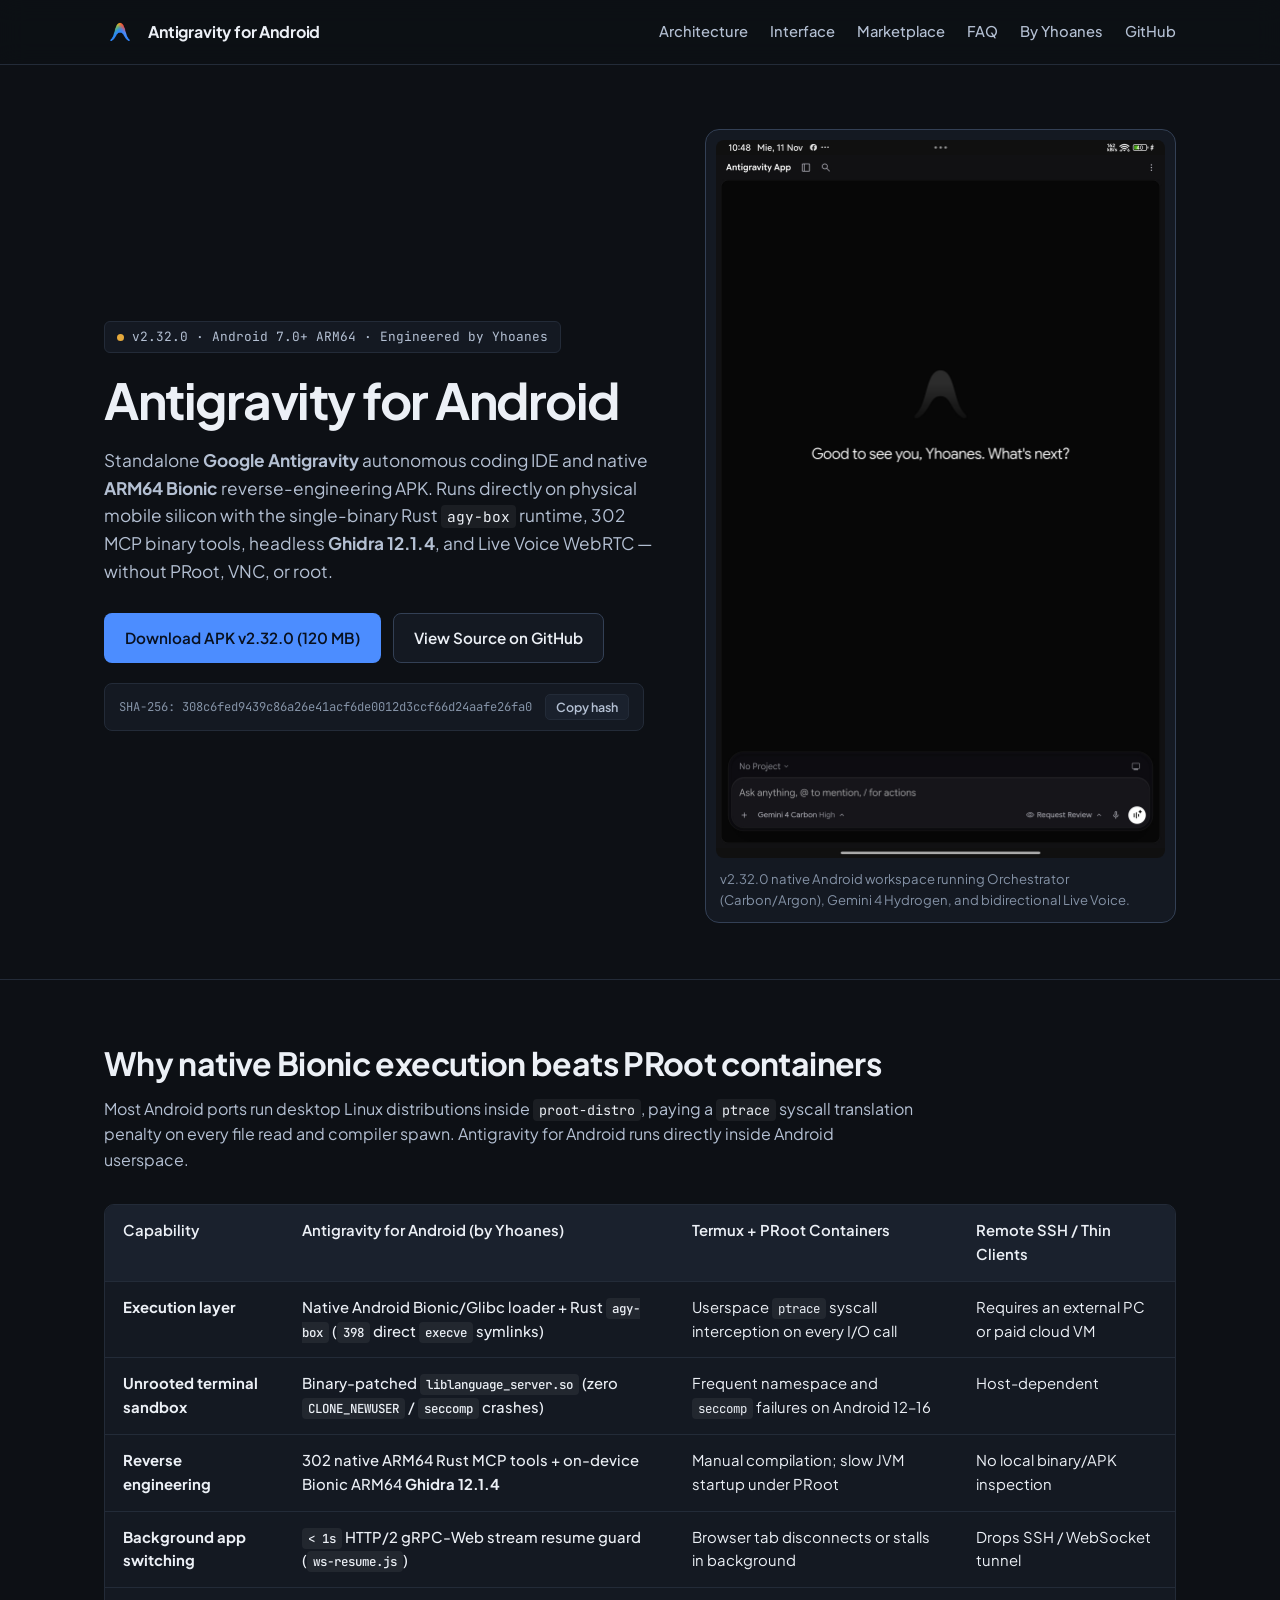
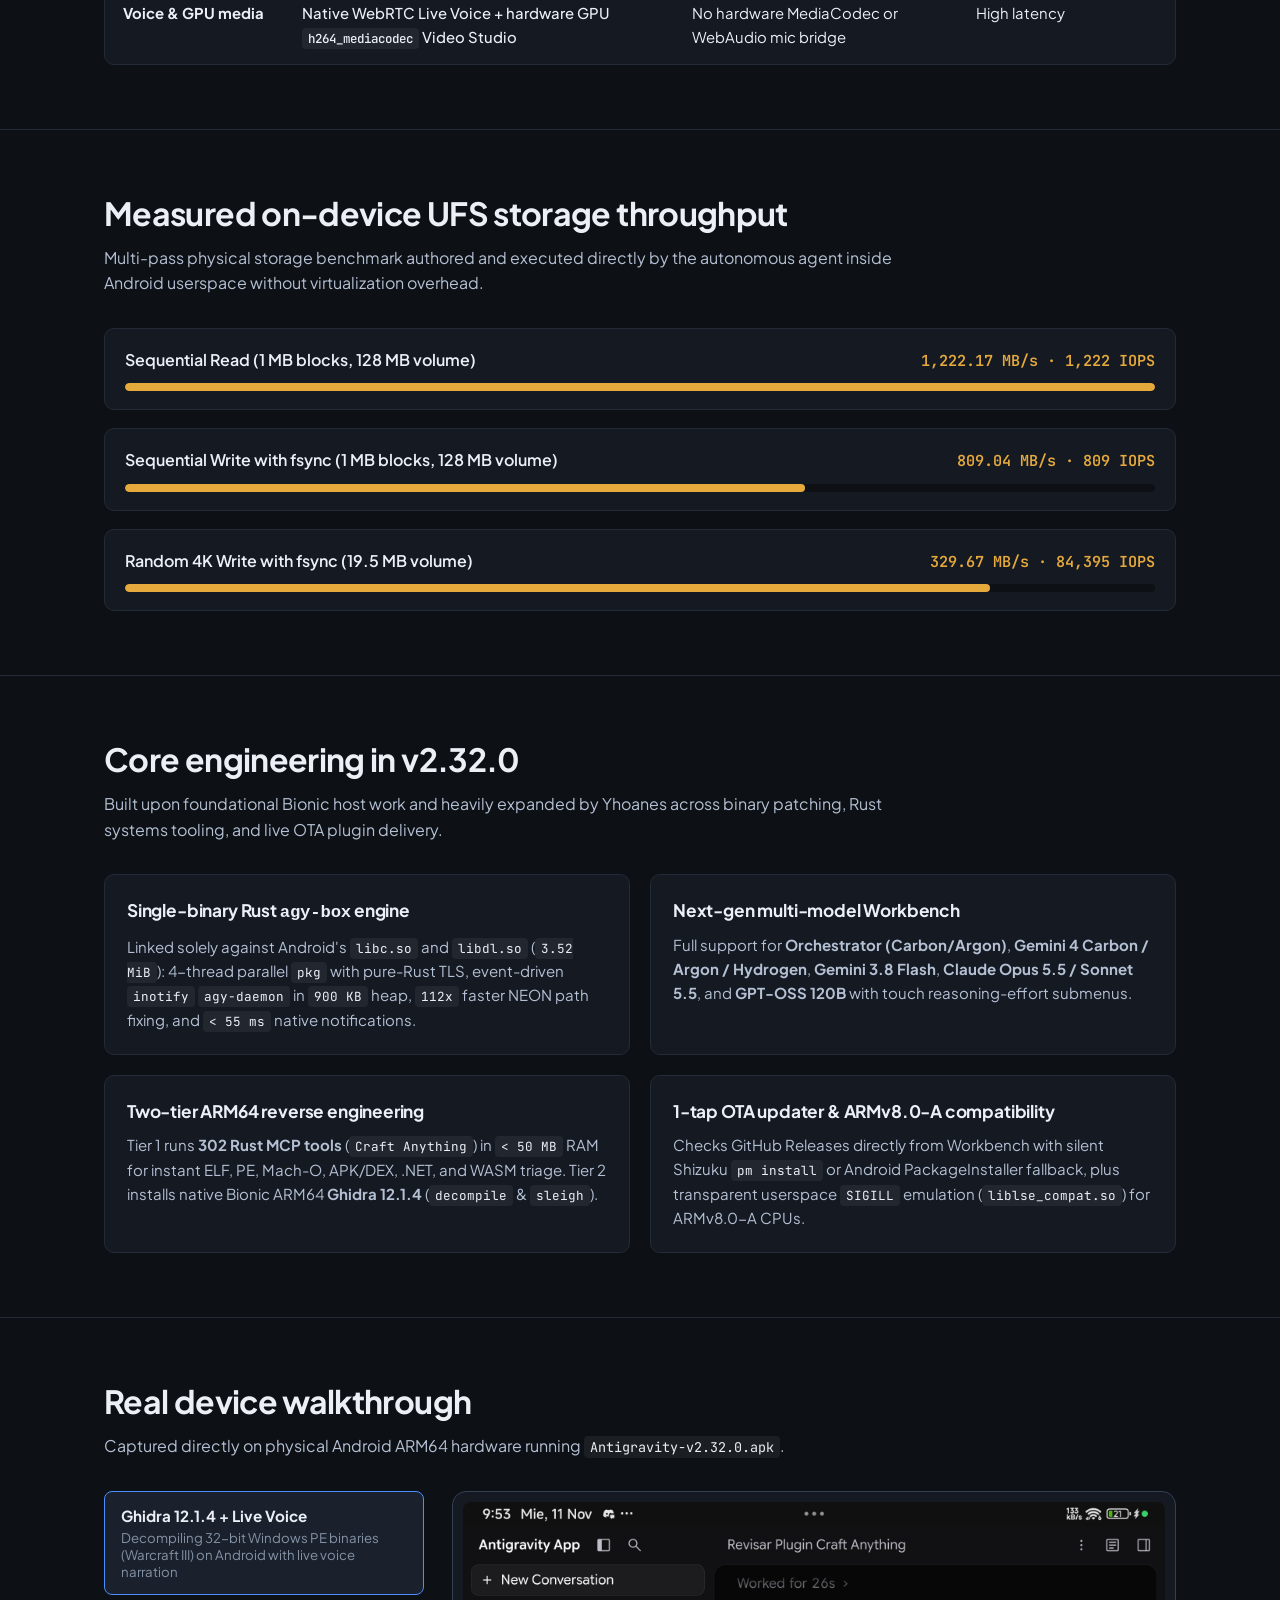
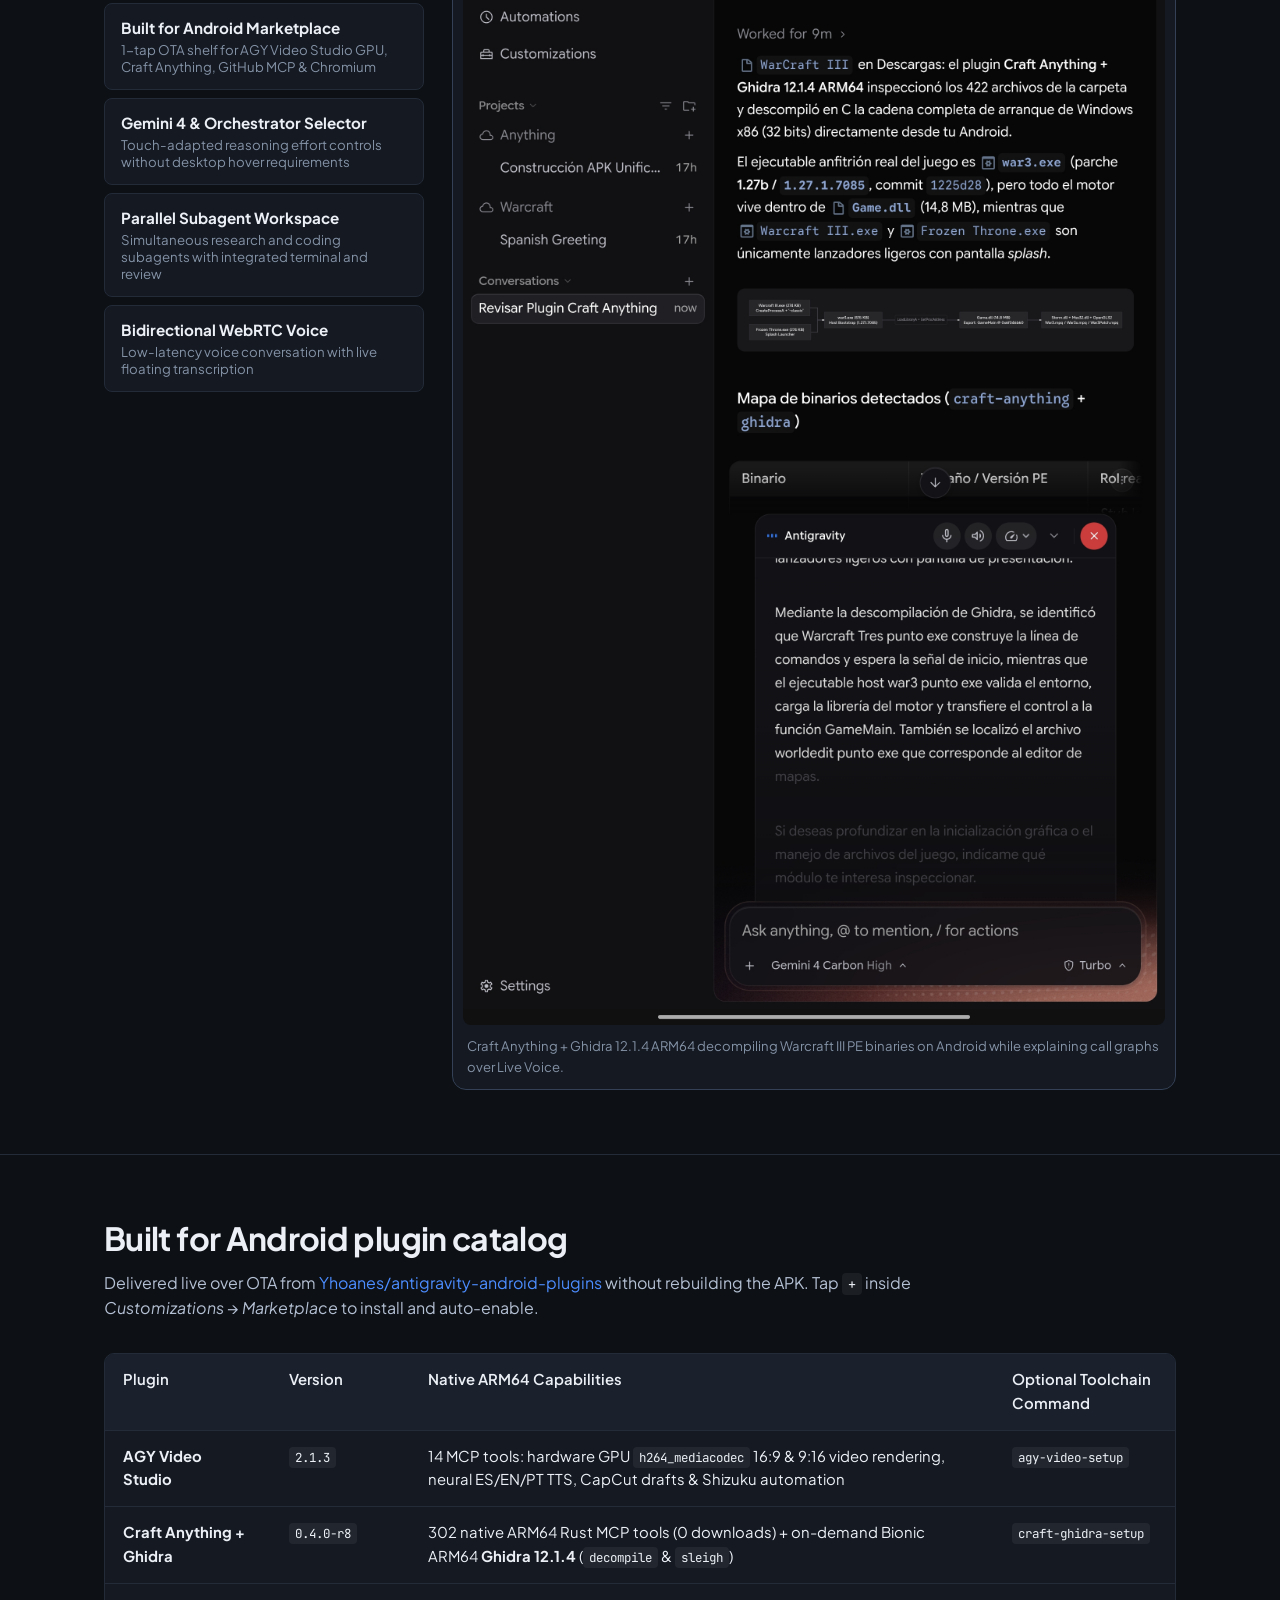
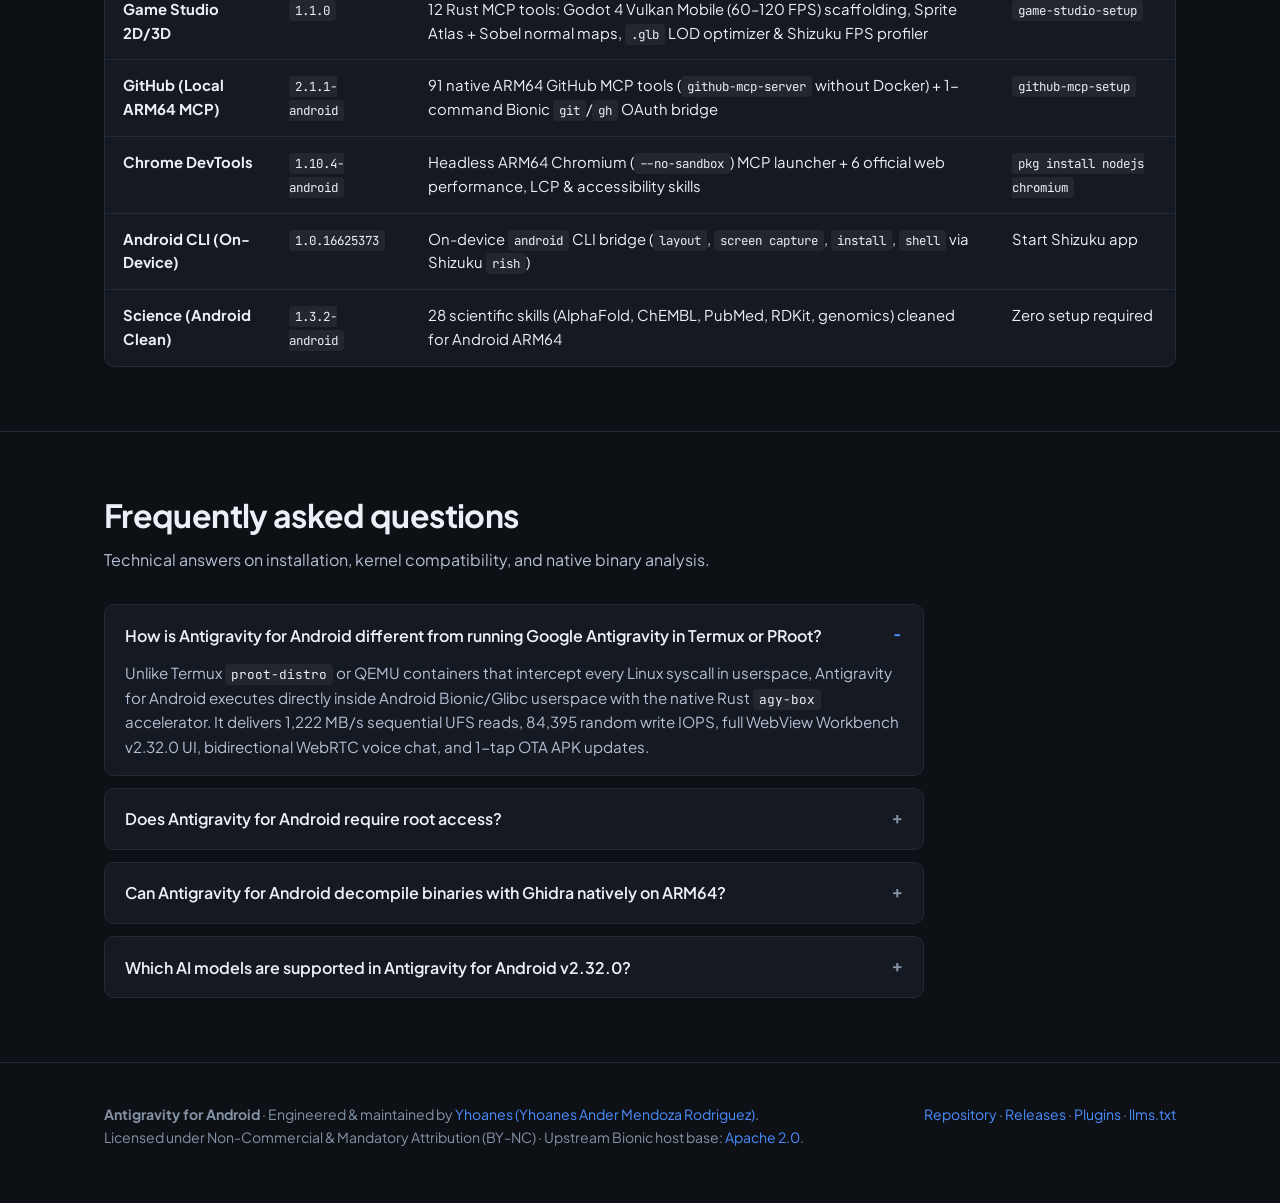
==== antigravity-android/index.html @ 7c7e6c1f "feat: launch official Antigravity for Android documentation site, JSON-LD schema, sitemap, and llms." ====
<!DOCTYPE html>
<html lang="en">
<head>
  <meta charset="utf-8" />
  <meta name="viewport" content="width=device-width, initial-scale=1" />
  <title>Antigravity for Android (APK) — Native Google Antigravity IDE &amp; ARM64 Ghidra Suite by Yhoanes</title>
  <meta name="description" content="Download Antigravity for Android v2.32.0 by Yhoanes: standalone Google Antigravity autonomous coding IDE &amp; native ARM64 Bionic reverse-engineering APK with Rust agy-box, Ghidra 12.1.4, Live Voice WebRTC, and Smart Marketplace. No PRoot or root required." />
  <meta name="author" content="Yhoanes Ander Mendoza Rodriguez (Yhoanes)" />
  <meta name="keywords" content="Antigravity for Android, Google Antigravity Android, Antigravity APK, Yhoanes, Google Antigravity IDE mobile, Antigravity Termux alternative, Ghidra Android ARM64, Bionic IDE Android, Craft Anything MCP, agy-box Rust" />
  <link rel="canonical" href="https://yhoanes.github.io/antigravity-android/" />
  <link rel="alternate" type="text/plain" title="LLM Documentation" href="https://yhoanes.github.io/llms.txt" />
  <link rel="icon" type="image/png" href="assets/logo.png" />

  <!-- Open Graph / Social -->
  <meta property="og:type" content="website" />
  <meta property="og:site_name" content="Antigravity for Android — Yhoanes" />
  <meta property="og:title" content="Antigravity for Android v2.32.0 — Standalone Google Antigravity IDE &amp; ARM64 Ghidra APK" />
  <meta property="og:description" content="Bare-metal Android Bionic autonomous coding IDE &amp; binary reverse-engineering suite by Yhoanes. Rust agy-box runtime, 302 MCP tools, native Ghidra 12.1.4, Live Voice &amp; GPU Video Studio." />
  <meta property="og:url" content="https://yhoanes.github.io/antigravity-android/" />
  <meta property="og:image" content="https://yhoanes.github.io/antigravity-android/assets/hero_home.jpg" />

  <meta name="twitter:card" content="summary_large_image" />
  <meta name="twitter:title" content="Antigravity for Android v2.32.0 (by Yhoanes)" />
  <meta name="twitter:description" content="Standalone Google Antigravity IDE &amp; native ARM64 reverse-engineering APK (Bionic, Rust agy-box, Ghidra 12.1.4, Live Voice). Zero PRoot overhead." />
  <meta name="twitter:image" content="https://yhoanes.github.io/antigravity-android/assets/hero_home.jpg" />

  <!-- Fonts -->
  <link rel="preconnect" href="https://fonts.googleapis.com" />
  <link rel="preconnect" href="https://fonts.gstatic.com" crossorigin />
  <link href="https://fonts.googleapis.com/css2?family=JetBrains+Mono:wght@400;600&amp;family=Plus+Jakarta+Sans:wght@400;500;600;700&amp;display=swap" rel="stylesheet" />
  <link rel="stylesheet" href="../styles.css" />

  <!-- Structured Data: SoftwareApplication + Author + FAQPage -->
  <script type="application/ld+json">
  {
    "@context": "https://schema.org",
    "@graph": [
      {
        "@type": "Person",
        "@id": "https://yhoanes.github.io/#person",
        "name": "Yhoanes Ander Mendoza Rodriguez",
        "alternateName": "Yhoanes",
        "url": "https://yhoanes.github.io/",
        "sameAs": [
          "https://github.com/Yhoanes"
        ],
        "jobTitle": "Software & AI Systems Engineer"
      },
      {
        "@type": "SoftwareApplication",
        "@id": "https://yhoanes.github.io/antigravity-android/#software",
        "name": "Antigravity for Android",
        "alternateName": [
          "Google Antigravity for Android APK",
          "Antigravity Android Native IDE",
          "Yhoanes Antigravity Android"
        ],
        "applicationCategory": "DeveloperApplication",
        "operatingSystem": "Android 7.0+ (ARM64 / AArch64)",
        "softwareVersion": "2.32.0",
        "url": "https://yhoanes.github.io/antigravity-android/",
        "downloadUrl": "https://github.com/Yhoanes/antigravity-android/releases/download/v2.32.0/Antigravity-v2.32.0.apk",
        "installUrl": "https://github.com/Yhoanes/antigravity-android/releases/latest",
        "releaseNotes": "https://github.com/Yhoanes/antigravity-android/releases/tag/v2.32.0",
        "screenshot": "https://yhoanes.github.io/antigravity-android/assets/hero_home.jpg",
        "fileSize": "120MB",
        "author": {
          "@id": "https://yhoanes.github.io/#person"
        },
        "offers": {
          "@type": "Offer",
          "price": "0",
          "priceCurrency": "USD"
        },
        "description": "Standalone native Android ARM64 (Bionic/Glibc) autonomous coding IDE and binary reverse-engineering environment powered by Google Antigravity v2.32.0, single-binary Rust agy-box engine, 302 Craft Anything MCP tools, and native Ghidra 12.1.4."
      },
      {
        "@type": "FAQPage",
        "@id": "https://yhoanes.github.io/antigravity-android/#faq-schema",
        "mainEntity": [
          {
            "@type": "Question",
            "name": "How is Antigravity for Android different from running Google Antigravity in Termux or PRoot?",
            "acceptedAnswer": {
              "@type": "Answer",
              "text": "Unlike Termux proot-distro or QEMU containers that intercept every Linux syscall in userspace, Antigravity for Android executes directly inside Android Bionic/Glibc userspace with the native Rust agy-box accelerator. It delivers 1,222 MB/s sequential UFS reads, 84,395 random write IOPS, full WebView Workbench v2.32.0 UI, bidirectional WebRTC voice chat, and 1-tap OTA APK updates."
            }
          },
          {
            "@type": "Question",
            "name": "Does Antigravity for Android require root access?",
            "acceptedAnswer": {
              "@type": "Answer",
              "text": "No root access is required. Binary-level patches in liblanguage_server.so bypass Linux CLONE_NEWUSER and seccomp sandbox restrictions on unrooted Android 7.0+ kernels, while liblse_compat.so emulates ARMv8.1 LSE atomics on older ARMv8.0-A devices. Optional Shizuku (rish) support enables silent 1-tap APK upgrades and on-device ADB automation."
            }
          },
          {
            "@type": "Question",
            "name": "Can Antigravity for Android decompile binaries with Ghidra natively on ARM64?",
            "acceptedAnswer": {
              "@type": "Answer",
              "text": "Yes. Installing Craft Anything + Ghidra from the Built for Android Marketplace enables 302 native ARM64 Rust MCP tools immediately with zero extra downloads, plus a 1-command installer (craft-ghidra-setup) that configures OpenJDK 21 and native Android Bionic ARM64 Ghidra 12.1.4 decompile and sleigh binaries."
            }
          },
          {
            "@type": "Question",
            "name": "Which AI models are supported in Antigravity for Android v2.32.0?",
            "acceptedAnswer": {
              "@type": "Answer",
              "text": "Version 2.32.0 supports Orchestrator (Carbon), Orchestrator (Argon), Gemini 4 Carbon, Gemini 4 Argon, Gemini 4 Hydrogen, Gemini 3.8 Flash, Claude Opus 5.5, Claude Sonnet 5.5, and GPT-OSS 120B, with touch-friendly reasoning effort controls and sub-second background HTTP/2 stream re-synchronization."
            }
          }
        ]
      }
    ]
  }
  </script>
</head>
<body>

  <header class="site-header">
    <div class="container header-inner">
      <a class="brand" href="https://yhoanes.github.io/antigravity-android/">
        <img src="assets/logo.png" alt="Antigravity for Android icon" width="32" height="32" />
        <span>Antigravity for Android</span>
      </a>
      <nav class="nav-links" aria-label="Primary">
        <a href="#comparison">Architecture</a>
        <a href="#walkthrough">Interface</a>
        <a href="#marketplace">Marketplace</a>
        <a href="#faq">FAQ</a>
        <a href="https://yhoanes.github.io/">By Yhoanes</a>
        <a href="https://github.com/Yhoanes/antigravity-android">GitHub</a>
      </nav>
    </div>
  </header>

  <main>
    <!-- Hero -->
    <section class="hero">
      <div class="container hero-grid">
        <div>
          <div class="version-pill">
            <span class="version-dot" aria-hidden="true"></span>
            <span>v2.32.0 &middot; Android 7.0+ ARM64 &middot; Engineered by Yhoanes</span>
          </div>
          <h1>Antigravity for Android</h1>
          <p class="hero-lead">
            Standalone <strong>Google Antigravity</strong> autonomous coding IDE and native <strong>ARM64 Bionic</strong> reverse-engineering APK. Runs directly on physical mobile silicon with the single-binary Rust <code>agy-box</code> runtime, 302 MCP binary tools, headless <strong>Ghidra 12.1.4</strong>, and Live Voice WebRTC — without PRoot, VNC, or root.
          </p>
          <div class="cta-row">
            <a class="btn btn-primary" href="https://github.com/Yhoanes/antigravity-android/releases/download/v2.32.0/Antigravity-v2.32.0.apk">
              Download APK v2.32.0 (120 MB)
            </a>
            <a class="btn btn-secondary" href="https://github.com/Yhoanes/antigravity-android">
              View Source on GitHub
            </a>
          </div>
          <div class="checksum-box" aria-label="APK SHA-256 checksum">
            <code id="apk-sha">SHA-256: 308c6fed9439c86a26e41acf6de0012d3ccf66d24aafe26fa011cf8b2eb69aae</code>
            <button type="button" class="copy-btn" id="copy-sha-btn">Copy hash</button>
          </div>
        </div>

        <div>
          <div class="device-frame">
            <img src="assets/hero_home.jpg" alt="Antigravity for Android v2.32.0 autonomous agent workspace running natively on Android ARM64" width="960" height="600" />
            <p class="device-caption">
              v2.32.0 native Android workspace running Orchestrator (Carbon/Argon), Gemini 4 Hydrogen, and bidirectional Live Voice.
            </p>
          </div>
        </div>
      </div>
    </section>

    <!-- Comparison Matrix -->
    <section class="section" id="comparison">
      <div class="container">
        <h2>Why native Bionic execution beats PRoot containers</h2>
        <p class="section-intro">
          Most Android ports run desktop Linux distributions inside <code>proot-distro</code>, paying a <code>ptrace</code> syscall translation penalty on every file read and compiler spawn. Antigravity for Android runs directly inside Android userspace.
        </p>

        <div class="table-wrap">
          <table>
            <thead>
              <tr>
                <th>Capability</th>
                <th>Antigravity for Android (by Yhoanes)</th>
                <th>Termux + PRoot Containers</th>
                <th>Remote SSH / Thin Clients</th>
              </tr>
            </thead>
            <tbody>
              <tr>
                <td><strong>Execution layer</strong></td>
                <td class="highlight-col">Native Android Bionic/Glibc loader + Rust <code>agy-box</code> (<code>398</code> direct <code>execve</code> symlinks)</td>
                <td>Userspace <code>ptrace</code> syscall interception on every I/O call</td>
                <td>Requires an external PC or paid cloud VM</td>
              </tr>
              <tr>
                <td><strong>Unrooted terminal sandbox</strong></td>
                <td class="highlight-col">Binary-patched <code>liblanguage_server.so</code> (zero <code>CLONE_NEWUSER</code> / <code>seccomp</code> crashes)</td>
                <td>Frequent namespace and <code>seccomp</code> failures on Android 12–16</td>
                <td>Host-dependent</td>
              </tr>
              <tr>
                <td><strong>Reverse engineering</strong></td>
                <td class="highlight-col">302 native ARM64 Rust MCP tools + on-device Bionic ARM64 <strong>Ghidra 12.1.4</strong></td>
                <td>Manual compilation; slow JVM startup under PRoot</td>
                <td>No local binary/APK inspection</td>
              </tr>
              <tr>
                <td><strong>Background app switching</strong></td>
                <td class="highlight-col"><code>&lt; 1s</code> HTTP/2 gRPC-Web stream resume guard (<code>ws-resume.js</code>)</td>
                <td>Browser tab disconnects or stalls in background</td>
                <td>Drops SSH / WebSocket tunnel</td>
              </tr>
              <tr>
                <td><strong>Voice &amp; GPU media</strong></td>
                <td class="highlight-col">Native WebRTC Live Voice + hardware GPU <code>h264_mediacodec</code> Video Studio</td>
                <td>No hardware MediaCodec or WebAudio mic bridge</td>
                <td>High latency</td>
              </tr>
            </tbody>
          </table>
        </div>
      </div>
    </section>

    <!-- Hardware Benchmarks -->
    <section class="section" id="benchmarks">
      <div class="container">
        <h2>Measured on-device UFS storage throughput</h2>
        <p class="section-intro">
          Multi-pass physical storage benchmark authored and executed directly by the autonomous agent inside Android userspace without virtualization overhead.
        </p>

        <div class="bench-list">
          <div class="bench-row">
            <div class="bench-meta">
              <span class="bench-title">Sequential Read (1 MB blocks, 128 MB volume)</span>
              <span class="bench-val">1,222.17 MB/s &middot; 1,222 IOPS</span>
            </div>
            <div class="bench-track"><div class="bench-fill" style="width: 100%;"></div></div>
          </div>

          <div class="bench-row">
            <div class="bench-meta">
              <span class="bench-title">Sequential Write with fsync (1 MB blocks, 128 MB volume)</span>
              <span class="bench-val">809.04 MB/s &middot; 809 IOPS</span>
            </div>
            <div class="bench-track"><div class="bench-fill" style="width: 66%;"></div></div>
          </div>

          <div class="bench-row">
            <div class="bench-meta">
              <span class="bench-title">Random 4K Write with fsync (19.5 MB volume)</span>
              <span class="bench-val">329.67 MB/s &middot; 84,395 IOPS</span>
            </div>
            <div class="bench-track"><div class="bench-fill" style="width: 84%;"></div></div>
          </div>
        </div>
      </div>
    </section>

    <!-- Core Runtime Specs -->
    <section class="section">
      <div class="container">
        <h2>Core engineering in v2.32.0</h2>
        <p class="section-intro">
          Built upon foundational Bionic host work and heavily expanded by Yhoanes across binary patching, Rust systems tooling, and live OTA plugin delivery.
        </p>

        <div class="spec-grid">
          <div class="spec-block">
            <h3>Single-binary Rust <code>agy-box</code> engine</h3>
            <p>Linked solely against Android's <code>libc.so</code> and <code>libdl.so</code> (<code>3.52 MiB</code>): 4-thread parallel <code>pkg</code> with pure-Rust TLS, event-driven <code>inotify</code> <code>agy-daemon</code> in <code>900 KB</code> heap, <code>112x</code> faster NEON path fixing, and <code>&lt; 55 ms</code> native notifications.</p>
          </div>
          <div class="spec-block">
            <h3>Next-gen multi-model Workbench</h3>
            <p>Full support for <strong>Orchestrator (Carbon/Argon)</strong>, <strong>Gemini 4 Carbon / Argon / Hydrogen</strong>, <strong>Gemini 3.8 Flash</strong>, <strong>Claude Opus 5.5 / Sonnet 5.5</strong>, and <strong>GPT-OSS 120B</strong> with touch reasoning-effort submenus.</p>
          </div>
          <div class="spec-block">
            <h3>Two-tier ARM64 reverse engineering</h3>
            <p>Tier 1 runs <strong>302 Rust MCP tools</strong> (<code>Craft Anything</code>) in <code>&lt; 50 MB</code> RAM for instant ELF, PE, Mach-O, APK/DEX, .NET, and WASM triage. Tier 2 installs native Bionic ARM64 <strong>Ghidra 12.1.4</strong> (<code>decompile</code> &amp; <code>sleigh</code>).</p>
          </div>
          <div class="spec-block">
            <h3>1-tap OTA updater &amp; ARMv8.0-A compatibility</h3>
            <p>Checks GitHub Releases directly from Workbench with silent Shizuku <code>pm install</code> or Android PackageInstaller fallback, plus transparent userspace <code>SIGILL</code> emulation (<code>liblse_compat.so</code>) for ARMv8.0-A CPUs.</p>
          </div>
        </div>
      </div>
    </section>

    <!-- Interactive Real Device Walkthrough -->
    <section class="section" id="walkthrough">
      <div class="container">
        <h2>Real device walkthrough</h2>
        <p class="section-intro">
          Captured directly on physical Android ARM64 hardware running <code>Antigravity-v2.32.0.apk</code>.
        </p>

        <div class="walkthrough-layout">
          <div class="tab-list" role="tablist" aria-label="Interface captures">
            <button class="tab-btn" role="tab" aria-selected="true" aria-controls="panel-re" id="tab-re" type="button">
              <strong>Ghidra 12.1.4 + Live Voice</strong>
              <span>Decompiling 32-bit Windows PE binaries (Warcraft III) on Android with live voice narration</span>
            </button>
            <button class="tab-btn" role="tab" aria-selected="false" aria-controls="panel-market" id="tab-market" type="button">
              <strong>Built for Android Marketplace</strong>
              <span>1-tap OTA shelf for AGY Video Studio GPU, Craft Anything, GitHub MCP &amp; Chromium</span>
            </button>
            <button class="tab-btn" role="tab" aria-selected="false" aria-controls="panel-models" id="tab-models" type="button">
              <strong>Gemini 4 &amp; Orchestrator Selector</strong>
              <span>Touch-adapted reasoning effort controls without desktop hover requirements</span>
            </button>
            <button class="tab-btn" role="tab" aria-selected="false" aria-controls="panel-agents" id="tab-agents" type="button">
              <strong>Parallel Subagent Workspace</strong>
              <span>Simultaneous research and coding subagents with integrated terminal and review</span>
            </button>
            <button class="tab-btn" role="tab" aria-selected="false" aria-controls="panel-voice" id="tab-voice" type="button">
              <strong>Bidirectional WebRTC Voice</strong>
              <span>Low-latency voice conversation with live floating transcription</span>
            </button>
          </div>

          <div>
            <div class="device-frame tab-panel" id="panel-re" role="tabpanel" aria-labelledby="tab-re">
              <img src="assets/reverse_engineering_voice_demo.jpg" alt="Craft Anything and Ghidra 12.1.4 ARM64 decompiling Windows PE binaries directly on Android" loading="lazy" />
              <p class="device-caption">Craft Anything + Ghidra 12.1.4 ARM64 decompiling Warcraft III PE binaries on Android while explaining call graphs over Live Voice.</p>
            </div>
            <div class="device-frame tab-panel" id="panel-market" role="tabpanel" aria-labelledby="tab-market" hidden>
              <img src="assets/customizations_marketplace.jpg" alt="Smart Android Marketplace showing Built for Android native ARM64 plugins" loading="lazy" />
              <p class="device-caption">Live Built for Android OTA shelf fused directly above Google Workspace inside Customizations &rarr; Marketplace.</p>
            </div>
            <div class="device-frame tab-panel" id="panel-models" role="tabpanel" aria-labelledby="tab-models" hidden>
              <img src="assets/model_selector.jpg" alt="Model selector with Gemini 4 Carbon, Argon, Hydrogen, and Claude 5.5 on Android" loading="lazy" />
              <p class="device-caption">Touch-patched model and reasoning-effort selector supporting Gemini 4 Carbon/Argon/Hydrogen, Orchestrator, and Claude 5.5.</p>
            </div>
            <div class="device-frame tab-panel" id="panel-agents" role="tabpanel" aria-labelledby="tab-agents" hidden>
              <img src="assets/workspace_subagents.jpg" alt="Parallel subagent orchestration in Antigravity for Android" loading="lazy" />
              <p class="device-caption">Multi-agent orchestration spawning parallel research and implementation subagents on mobile.</p>
            </div>
            <div class="device-frame tab-panel" id="panel-voice" role="tabpanel" aria-labelledby="tab-voice" hidden>
              <img src="assets/voice_chat_live.jpg" alt="Real-time WebRTC voice mode in Antigravity for Android" loading="lazy" />
              <p class="device-caption">Native WebRTC/WebAudio microphone pipeline with live floating transcript overlay.</p>
            </div>
          </div>
        </div>
      </div>
    </section>

    <!-- Built for Android Marketplace -->
    <section class="section" id="marketplace">
      <div class="container">
        <h2>Built for Android plugin catalog</h2>
        <p class="section-intro">
          Delivered live over OTA from <a href="https://github.com/Yhoanes/antigravity-android-plugins">Yhoanes/antigravity-android-plugins</a> without rebuilding the APK. Tap <code>+</code> inside <em>Customizations &rarr; Marketplace</em> to install and auto-enable.
        </p>

        <div class="table-wrap">
          <table>
            <thead>
              <tr>
                <th>Plugin</th>
                <th>Version</th>
                <th>Native ARM64 Capabilities</th>
                <th>Optional Toolchain Command</th>
              </tr>
            </thead>
            <tbody>
              <tr>
                <td><strong>AGY Video Studio</strong></td>
                <td><code>2.1.3</code></td>
                <td>14 MCP tools: hardware GPU <code>h264_mediacodec</code> 16:9 &amp; 9:16 video rendering, neural ES/EN/PT TTS, CapCut drafts &amp; Shizuku automation</td>
                <td><code>agy-video-setup</code></td>
              </tr>
              <tr>
                <td><strong>Craft Anything + Ghidra</strong></td>
                <td><code>0.4.0-r8</code></td>
                <td>302 native ARM64 Rust MCP tools (0 downloads) + on-demand Bionic ARM64 <strong>Ghidra 12.1.4</strong> (<code>decompile</code> &amp; <code>sleigh</code>)</td>
                <td><code>craft-ghidra-setup</code></td>
              </tr>
              <tr>
                <td><strong>Game Studio 2D/3D</strong></td>
                <td><code>1.1.0</code></td>
                <td>12 Rust MCP tools: Godot 4 Vulkan Mobile (60–120 FPS) scaffolding, Sprite Atlas + Sobel normal maps, <code>.glb</code> LOD optimizer &amp; Shizuku FPS profiler</td>
                <td><code>game-studio-setup</code></td>
              </tr>
              <tr>
                <td><strong>GitHub (Local ARM64 MCP)</strong></td>
                <td><code>2.1.1-android</code></td>
                <td>91 native ARM64 GitHub MCP tools (<code>github-mcp-server</code> without Docker) + 1-command Bionic <code>git</code>/<code>gh</code> OAuth bridge</td>
                <td><code>github-mcp-setup</code></td>
              </tr>
              <tr>
                <td><strong>Chrome DevTools</strong></td>
                <td><code>1.10.4-android</code></td>
                <td>Headless ARM64 Chromium (<code>--no-sandbox</code>) MCP launcher + 6 official web performance, LCP &amp; accessibility skills</td>
                <td><code>pkg install nodejs chromium</code></td>
              </tr>
              <tr>
                <td><strong>Android CLI (On-Device)</strong></td>
                <td><code>1.0.16625373</code></td>
                <td>On-device <code>android</code> CLI bridge (<code>layout</code>, <code>screen capture</code>, <code>install</code>, <code>shell</code> via Shizuku <code>rish</code>)</td>
                <td>Start Shizuku app</td>
              </tr>
              <tr>
                <td><strong>Science (Android Clean)</strong></td>
                <td><code>1.3.2-android</code></td>
                <td>28 scientific skills (AlphaFold, ChEMBL, PubMed, RDKit, genomics) cleaned for Android ARM64</td>
                <td>Zero setup required</td>
              </tr>
            </tbody>
          </table>
        </div>
      </div>
    </section>

    <!-- FAQ -->
    <section class="section" id="faq">
      <div class="container">
        <h2>Frequently asked questions</h2>
        <p class="section-intro">
          Technical answers on installation, kernel compatibility, and native binary analysis.
        </p>

        <div class="faq-list">
          <details class="faq-item" open>
            <summary>How is Antigravity for Android different from running Google Antigravity in Termux or PRoot?</summary>
            <p>Unlike Termux <code>proot-distro</code> or QEMU containers that intercept every Linux syscall in userspace, Antigravity for Android executes directly inside Android Bionic/Glibc userspace with the native Rust <code>agy-box</code> accelerator. It delivers 1,222 MB/s sequential UFS reads, 84,395 random write IOPS, full WebView Workbench v2.32.0 UI, bidirectional WebRTC voice chat, and 1-tap OTA APK updates.</p>
          </details>

          <details class="faq-item">
            <summary>Does Antigravity for Android require root access?</summary>
            <p>No root access is required. Binary-level patches in <code>liblanguage_server.so</code> bypass Linux <code>CLONE_NEWUSER</code> and <code>seccomp</code> sandbox restrictions on unrooted Android 7.0+ kernels, while <code>liblse_compat.so</code> emulates ARMv8.1 LSE atomics on older ARMv8.0-A devices. Optional Shizuku (<code>rish</code>) support enables silent 1-tap APK upgrades and on-device ADB automation.</p>
          </details>

          <details class="faq-item">
            <summary>Can Antigravity for Android decompile binaries with Ghidra natively on ARM64?</summary>
            <p>Yes. Installing <strong>Craft Anything + Ghidra</strong> from the <em>Built for Android</em> Marketplace enables 302 native ARM64 Rust MCP tools immediately with zero extra downloads, plus a 1-command installer (<code>craft-ghidra-setup</code>) that configures OpenJDK 21 and native Android Bionic ARM64 Ghidra 12.1.4 <code>decompile</code> and <code>sleigh</code> binaries.</p>
          </details>

          <details class="faq-item">
            <summary>Which AI models are supported in Antigravity for Android v2.32.0?</summary>
            <p>Version 2.32.0 supports Orchestrator (Carbon), Orchestrator (Argon), Gemini 4 Carbon, Gemini 4 Argon, Gemini 4 Hydrogen, Gemini 3.8 Flash, Claude Opus 5.5, Claude Sonnet 5.5, and GPT-OSS 120B, with touch-friendly reasoning effort controls and sub-second background HTTP/2 stream re-synchronization.</p>
          </details>
        </div>
      </div>
    </section>
  </main>

  <footer class="site-footer">
    <div class="container footer-inner">
      <div>
        <strong>Antigravity for Android</strong> &middot; Engineered &amp; maintained by <a href="https://github.com/Yhoanes">Yhoanes (Yhoanes Ander Mendoza Rodriguez)</a>.<br />
        Licensed under Non-Commercial &amp; Mandatory Attribution (BY-NC) &middot; Upstream Bionic host base: <a href="https://github.com/werdio325-png/antigravity-android">Apache 2.0</a>.
      </div>
      <div>
        <a href="https://github.com/Yhoanes/antigravity-android">Repository</a> &middot;
        <a href="https://github.com/Yhoanes/antigravity-android/releases">Releases</a> &middot;
        <a href="https://github.com/Yhoanes/antigravity-android-plugins">Plugins</a> &middot;
        <a href="https://yhoanes.github.io/llms.txt">llms.txt</a>
      </div>
    </div>
  </footer>

  <script>
    (function () {
      var copyBtn = document.getElementById('copy-sha-btn');
      if (copyBtn && navigator.clipboard) {
        copyBtn.addEventListener('click', function () {
          navigator.clipboard.writeText('308c6fed9439c86a26e41acf6de0012d3ccf66d24aafe26fa011cf8b2eb69aae').then(function () {
            copyBtn.textContent = 'Copied';
            setTimeout(function () { copyBtn.textContent = 'Copy hash'; }, 1800);
          });
        });
      }

      var tabs = Array.prototype.slice.call(document.querySelectorAll('[role="tab"]'));
      var panels = Array.prototype.slice.call(document.querySelectorAll('[role="tabpanel"]'));
      tabs.forEach(function (tab) {
        tab.addEventListener('click', function () {
          var targetId = tab.getAttribute('aria-controls');
          tabs.forEach(function (t) { t.setAttribute('aria-selected', String(t === tab)); });
          panels.forEach(function (p) {
            if (p.id === targetId) { p.removeAttribute('hidden'); }
            else { p.setAttribute('hidden', ''); }
          });
        });
      });
    })();
  </script>
</body>
</html>
---- styles.css ----
:root {
  --bg-canvas: #0d1015;
  --bg-surface: #141922;
  --bg-elevated: #1a212d;
  --border-subtle: #232b38;
  --border-strong: #334055;
  --text-primary: #ecf0f6;
  --text-secondary: #b4c0d3;
  --text-muted: #8492a6;
  --accent-cobalt: #4c8dff;
  --accent-cobalt-hover: #6ba1ff;
  --accent-amber: #e5a93c;
  --font-sans: 'Plus Jakarta Sans', -apple-system, BlinkMacSystemFont, 'Segoe UI', Roboto, sans-serif;
  --font-mono: 'JetBrains Mono', ui-monospace, SFMono-Regular, Menlo, Consolas, monospace;
  --max-w: 1120px;
}

*, *::before, *::after {
  box-sizing: border-box;
}

html {
  scroll-behavior: smooth;
  background-color: var(--bg-canvas);
  color: var(--text-primary);
  font-family: var(--font-sans);
  line-height: 1.6;
  -webkit-font-smoothing: antialiased;
}

@media (prefers-reduced-motion: reduce) {
  html {
    scroll-behavior: auto;
  }
  *, *::before, *::after {
    transition: none !important;
    animation: none !important;
  }
}

body {
  margin: 0;
  background-color: var(--bg-canvas);
  color: var(--text-primary);
}

a {
  color: var(--accent-cobalt);
  text-decoration: none;
}

a:hover {
  color: var(--accent-cobalt-hover);
  text-decoration: underline;
}

:focus-visible {
  outline: 2px solid var(--accent-cobalt);
  outline-offset: 3px;
  border-radius: 4px;
}

.container {
  max-width: var(--max-w);
  margin: 0 auto;
  padding: 0 24px;
}

/* Header Navigation */
.site-header {
  position: sticky;
  top: 0;
  z-index: 40;
  background: rgba(13, 16, 21, 0.88);
  backdrop-filter: blur(12px);
  border-bottom: 1px solid var(--border-subtle);
}

.header-inner {
  display: flex;
  align-items: center;
  justify-content: space-between;
  min-height: 64px;
  gap: 16px;
}

.brand {
  display: inline-flex;
  align-items: center;
  gap: 12px;
  color: var(--text-primary);
  font-weight: 700;
  font-size: 1rem;
  letter-spacing: -0.01em;
}

.brand:hover {
  color: var(--text-primary);
  text-decoration: none;
}

.brand img {
  width: 32px;
  height: 32px;
  border-radius: 8px;
}

.nav-links {
  display: flex;
  align-items: center;
  gap: 22px;
  flex-wrap: wrap;
}

.nav-links a {
  color: var(--text-secondary);
  font-size: 0.92rem;
  font-weight: 500;
}

.nav-links a:hover {
  color: var(--text-primary);
  text-decoration: none;
}

/* Hero Split */
.hero {
  padding: 64px 0 56px;
  border-bottom: 1px solid var(--border-subtle);
}

.hero-grid {
  display: grid;
  grid-template-columns: 1.08fr 0.92fr;
  gap: 48px;
  align-items: center;
}

.version-pill {
  display: inline-flex;
  align-items: center;
  gap: 8px;
  padding: 5px 12px;
  background: var(--bg-surface);
  border: 1px solid var(--border-subtle);
  border-radius: 6px;
  font-family: var(--font-mono);
  font-size: 0.8rem;
  color: var(--text-secondary);
  margin-bottom: 20px;
}

.version-dot {
  width: 7px;
  height: 7px;
  border-radius: 50%;
  background: var(--accent-amber);
}

h1 {
  font-size: clamp(2.15rem, 4vw, 3.1rem);
  line-height: 1.12;
  letter-spacing: -0.03em;
  margin: 0 0 18px;
  font-weight: 700;
}

.hero-lead {
  font-size: 1.08rem;
  color: var(--text-secondary);
  max-width: 62ch;
  margin: 0 0 28px;
}

.cta-row {
  display: flex;
  flex-wrap: wrap;
  gap: 12px;
  margin-bottom: 20px;
}

.btn {
  display: inline-flex;
  align-items: center;
  justify-content: center;
  gap: 8px;
  padding: 12px 20px;
  border-radius: 8px;
  font-weight: 600;
  font-size: 0.95rem;
  border: 1px solid transparent;
  cursor: pointer;
  text-decoration: none;
}

.btn:hover {
  text-decoration: none;
}

.btn-primary {
  background: var(--accent-cobalt);
  color: #08101f;
}

.btn-primary:hover {
  background: var(--accent-cobalt-hover);
  color: #08101f;
}

.btn-secondary {
  background: var(--bg-surface);
  color: var(--text-primary);
  border-color: var(--border-strong);
}

.btn-secondary:hover {
  background: var(--bg-elevated);
  color: var(--text-primary);
}

.checksum-box {
  background: var(--bg-surface);
  border: 1px solid var(--border-subtle);
  border-radius: 8px;
  padding: 10px 14px;
  display: flex;
  align-items: center;
  justify-content: space-between;
  gap: 12px;
  max-width: 540px;
}

.checksum-box code {
  font-family: var(--font-mono);
  font-size: 0.76rem;
  color: var(--text-muted);
  overflow-x: auto;
  white-space: nowrap;
}

.copy-btn {
  background: var(--bg-elevated);
  color: var(--text-secondary);
  border: 1px solid var(--border-subtle);
  border-radius: 5px;
  padding: 4px 10px;
  font-family: var(--font-sans);
  font-size: 0.78rem;
  font-weight: 600;
  cursor: pointer;
  flex-shrink: 0;
}

.copy-btn:hover {
  color: var(--text-primary);
  border-color: var(--border-strong);
}

.device-frame {
  background: var(--bg-surface);
  border: 1px solid var(--border-strong);
  border-radius: 14px;
  padding: 10px;
}

.device-frame img {
  display: block;
  width: 100%;
  height: auto;
  border-radius: 8px;
}

.device-caption {
  margin: 10px 4px 2px;
  font-size: 0.82rem;
  color: var(--text-muted);
}

/* Sections */
.section {
  padding: 64px 0;
  border-bottom: 1px solid var(--border-subtle);
}

h2 {
  font-size: clamp(1.5rem, 2.6vw, 2rem);
  letter-spacing: -0.02em;
  line-height: 1.22;
  margin: 0 0 12px;
}

.section-intro {
  color: var(--text-secondary);
  max-width: 68ch;
  margin: 0 0 32px;
  font-size: 1rem;
}

/* Data & Comparison Tables */
.table-wrap {
  overflow-x: auto;
  border: 1px solid var(--border-subtle);
  border-radius: 10px;
  background: var(--bg-surface);
}

table {
  width: 100%;
  border-collapse: collapse;
  text-align: left;
  font-size: 0.93rem;
}

th, td {
  padding: 14px 18px;
  border-bottom: 1px solid var(--border-subtle);
  vertical-align: top;
}

th {
  background: var(--bg-elevated);
  color: var(--text-primary);
  font-weight: 600;
}

tr:last-child td {
  border-bottom: none;
}

td code, p code, li code {
  font-family: var(--font-mono);
  font-size: 0.84em;
  background: rgba(255, 255, 255, 0.06);
  padding: 2px 6px;
  border-radius: 4px;
  color: var(--text-primary);
}

.highlight-col {
  color: var(--text-primary);
  font-weight: 500;
}

/* Benchmark Ledger */
.bench-list {
  display: grid;
  gap: 18px;
}

.bench-row {
  background: var(--bg-surface);
  border: 1px solid var(--border-subtle);
  border-radius: 10px;
  padding: 18px 20px;
}

.bench-meta {
  display: flex;
  justify-content: space-between;
  align-items: baseline;
  gap: 12px;
  margin-bottom: 10px;
  flex-wrap: wrap;
}

.bench-title {
  font-weight: 600;
  color: var(--text-primary);
}

.bench-val {
  font-family: var(--font-mono);
  font-size: 0.95rem;
  color: var(--accent-amber);
  font-weight: 600;
}

.bench-track {
  height: 8px;
  background: var(--bg-canvas);
  border-radius: 4px;
  overflow: hidden;
}

.bench-fill {
  height: 100%;
  background: var(--accent-amber);
  border-radius: 4px;
}

/* Interactive Walkthrough Tabs */
.walkthrough-layout {
  display: grid;
  grid-template-columns: 320px 1fr;
  gap: 28px;
  align-items: start;
}

.tab-list {
  display: flex;
  flex-direction: column;
  gap: 8px;
}

.tab-btn {
  text-align: left;
  background: var(--bg-surface);
  border: 1px solid var(--border-subtle);
  border-radius: 8px;
  padding: 14px 16px;
  color: var(--text-secondary);
  font-family: var(--font-sans);
  cursor: pointer;
}

.tab-btn strong {
  display: block;
  color: var(--text-primary);
  font-size: 0.95rem;
  margin-bottom: 4px;
}

.tab-btn span {
  font-size: 0.83rem;
  color: var(--text-muted);
  display: block;
}

.tab-btn[aria-selected="true"] {
  background: var(--bg-elevated);
  border-color: var(--accent-cobalt);
}

.tab-panel[hidden] {
  display: none;
}

/* Architectural Specs Grid (2-col structured ledger) */
.spec-grid {
  display: grid;
  grid-template-columns: repeat(2, 1fr);
  gap: 20px;
}

.spec-block {
  background: var(--bg-surface);
  border: 1px solid var(--border-subtle);
  border-radius: 10px;
  padding: 22px;
}

.spec-block h3 {
  margin: 0 0 8px;
  font-size: 1.08rem;
  letter-spacing: -0.01em;
}

.spec-block p {
  margin: 0;
  color: var(--text-secondary);
  font-size: 0.94rem;
}

/* FAQ Disclosures */
.faq-list {
  display: grid;
  gap: 12px;
  max-width: 820px;
}

details.faq-item {
  background: var(--bg-surface);
  border: 1px solid var(--border-subtle);
  border-radius: 10px;
  padding: 16px 20px;
}

details.faq-item summary {
  font-weight: 600;
  font-size: 1rem;
  cursor: pointer;
  list-style: none;
  display: flex;
  justify-content: space-between;
  align-items: center;
  gap: 16px;
}

details.faq-item summary::-webkit-details-marker {
  display: none;
}

details.faq-item summary::after {
  content: "+";
  font-family: var(--font-mono);
  color: var(--text-muted);
  font-size: 1.1rem;
}

details.faq-item[open] summary::after {
  content: "−";
  color: var(--accent-cobalt);
}

details.faq-item p {
  margin: 12px 0 0;
  color: var(--text-secondary);
  font-size: 0.95rem;
  max-width: 72ch;
}

/* Footer */
.site-footer {
  padding: 40px 0 56px;
  color: var(--text-muted);
  font-size: 0.88rem;
}

.footer-inner {
  display: flex;
  justify-content: space-between;
  gap: 20px;
  flex-wrap: wrap;
}

@media (max-width: 880px) {
  .hero-grid,
  .walkthrough-layout,
  .spec-grid {
    grid-template-columns: 1fr;
  }
  .hero {
    padding: 40px 0;
  }
}
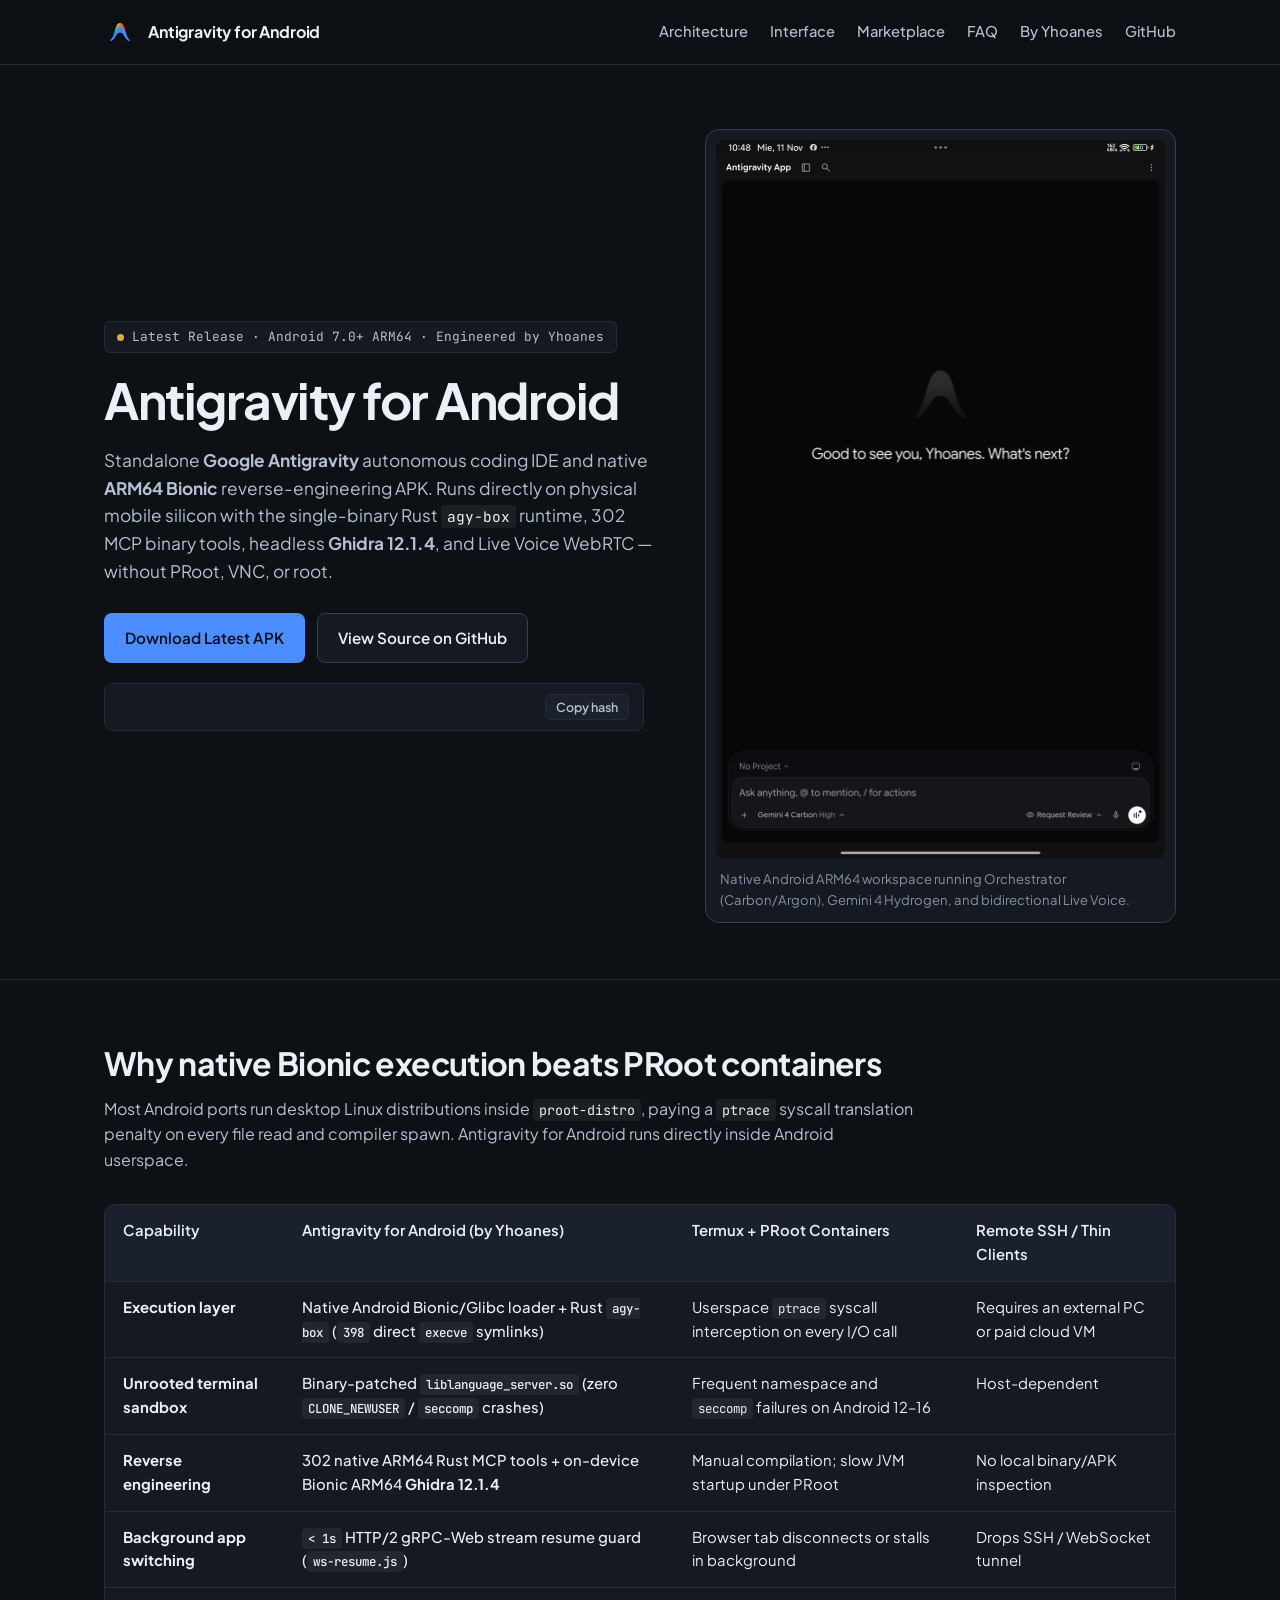
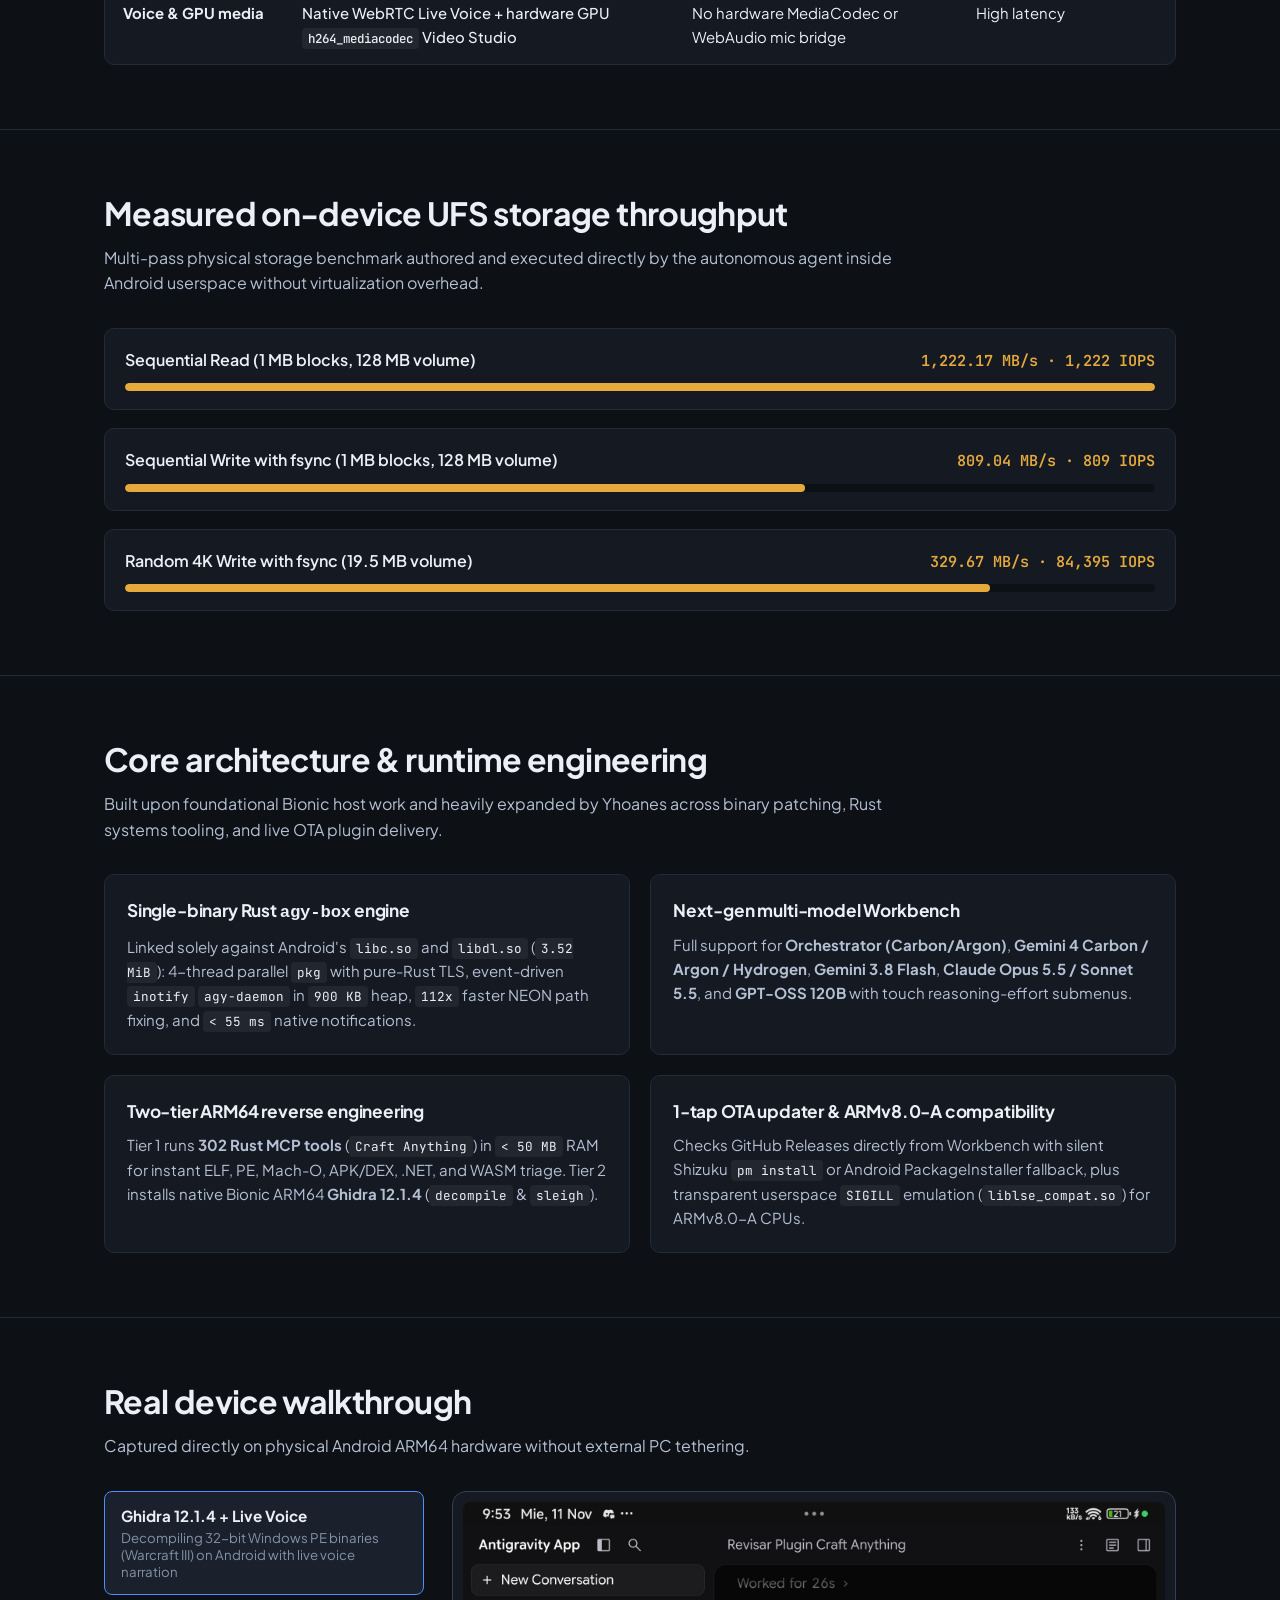
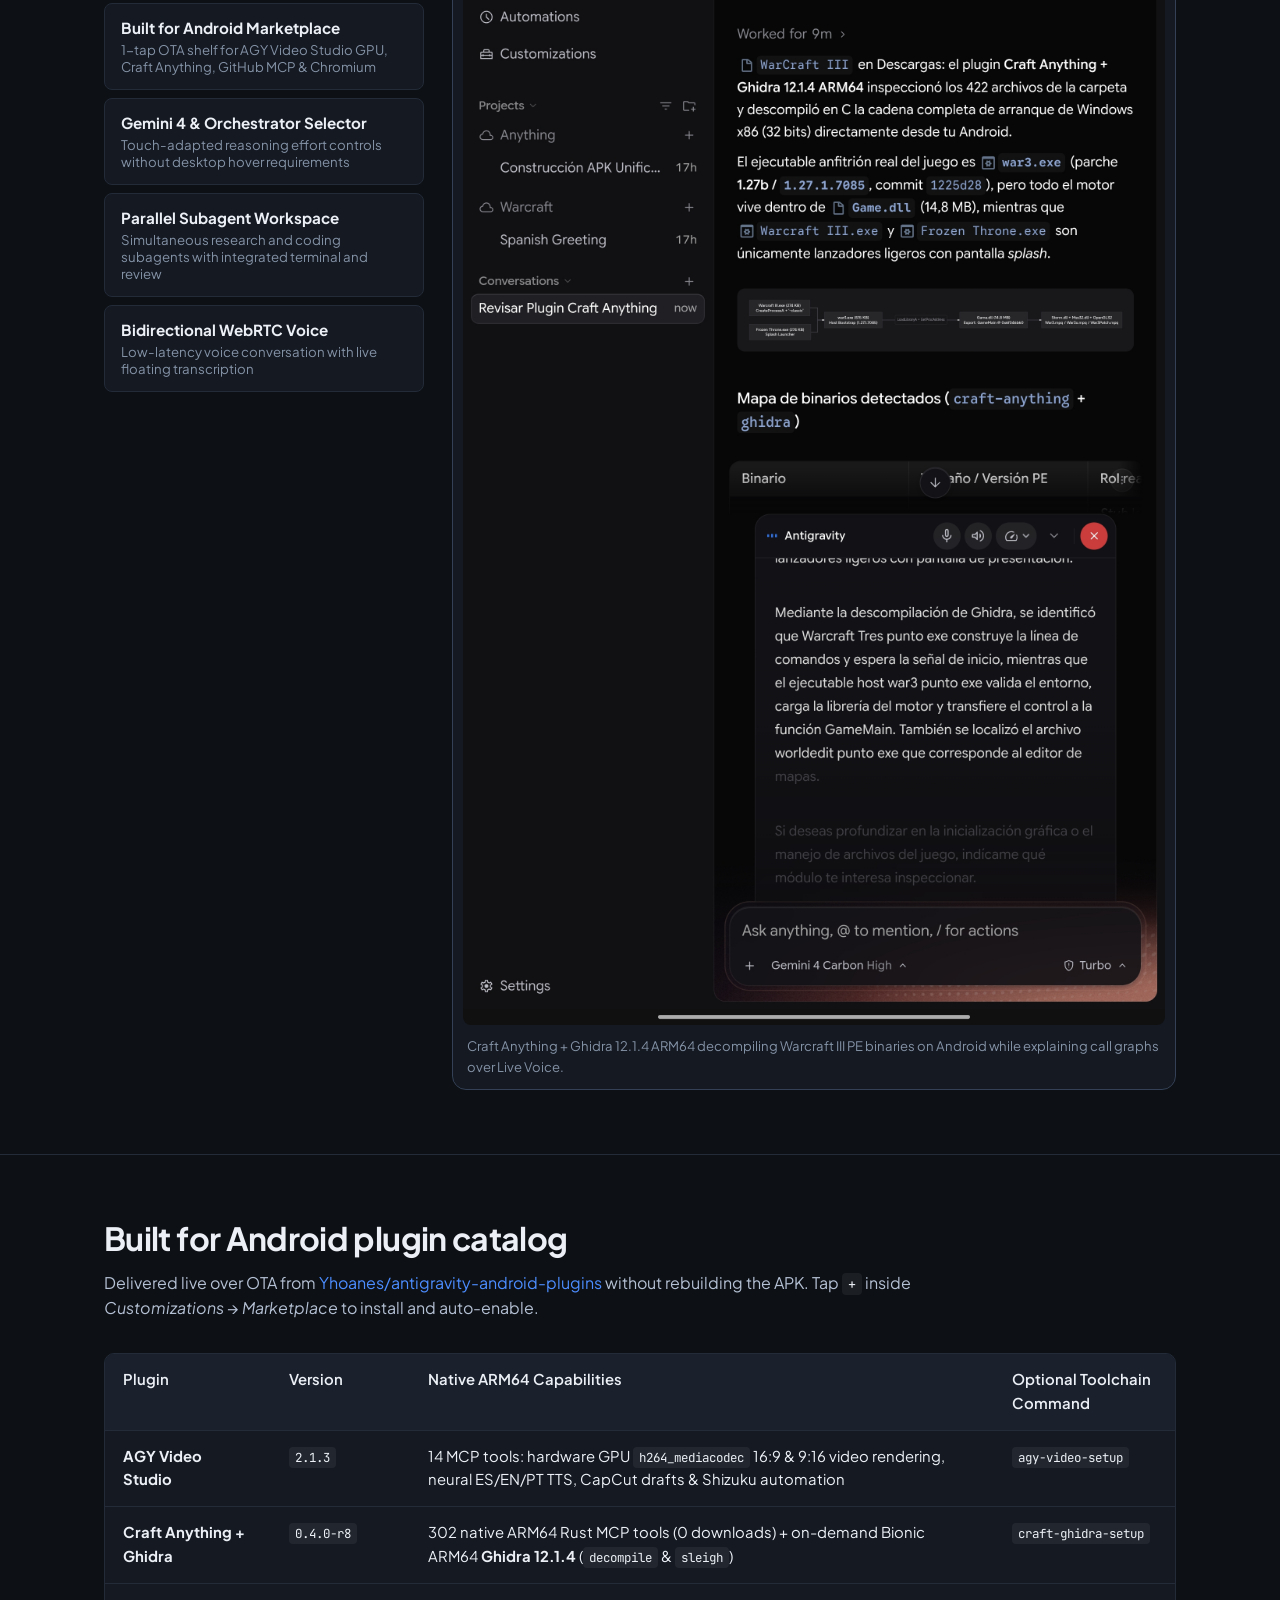
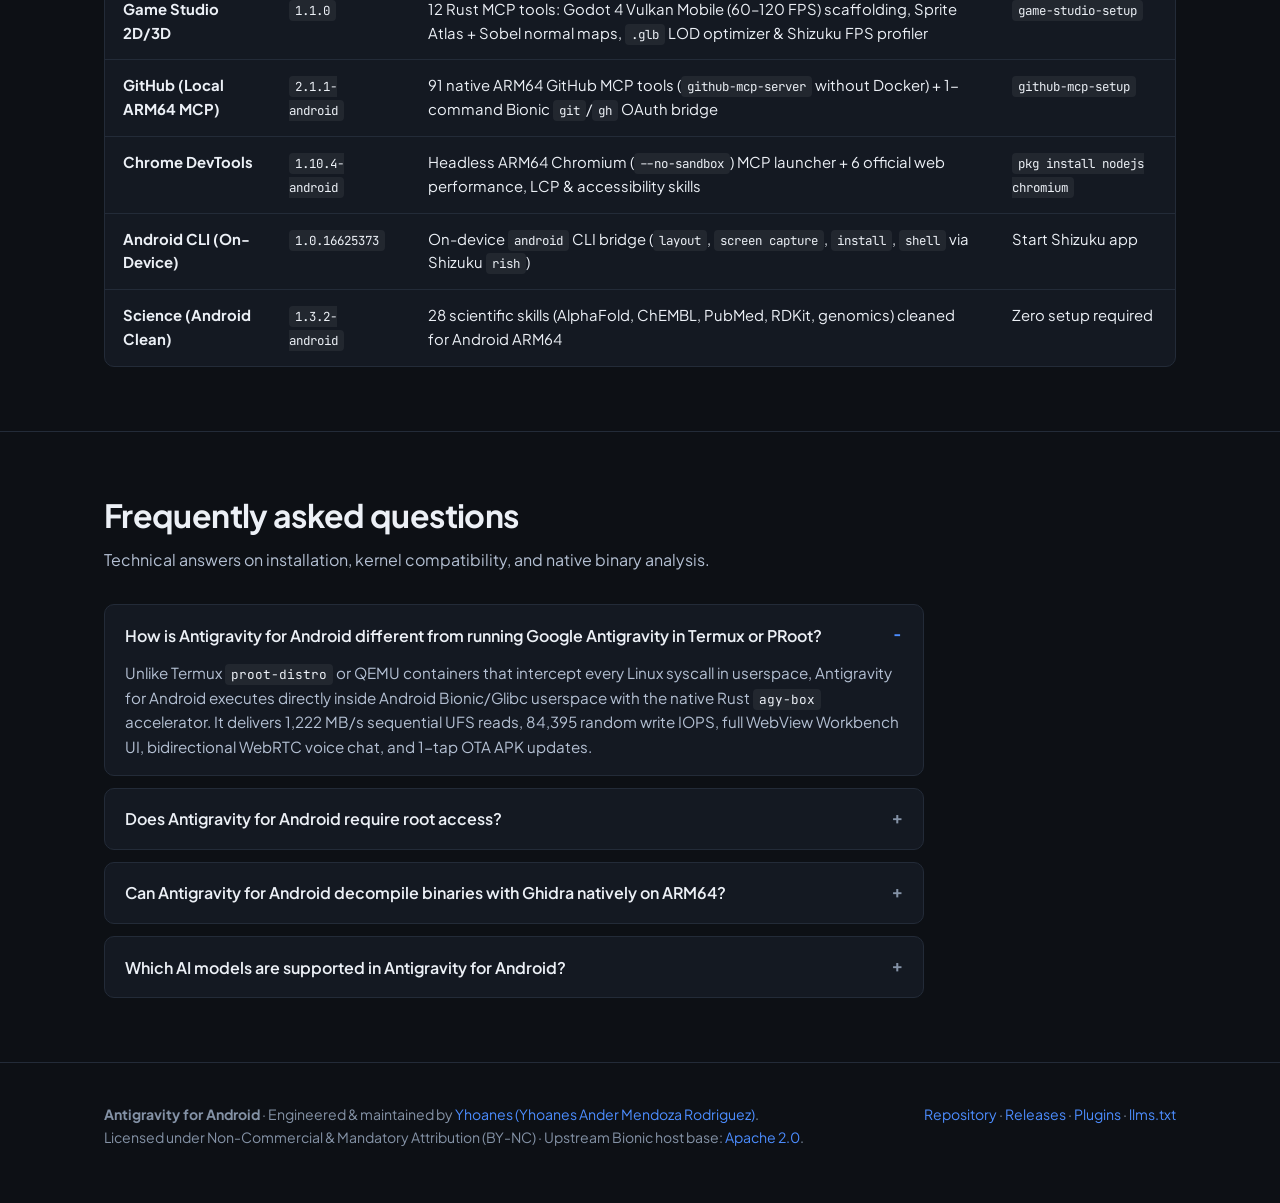
==== commit cb71846b: "feat: dynamic latest APK download, live SHA-256 sync, and version-agnostic copy" ====
--- a/antigravity-android/index.html
+++ b/antigravity-android/index.html
@@ -3,8 +3,9 @@
 <head>
   <meta charset="utf-8" />
   <meta name="viewport" content="width=device-width, initial-scale=1" />
+  <meta name="google-site-verification" content="DgvjRDzGBHEDhDBqfUjo9qhoZBdBrGkTyBmM5uWyEOc" />
   <title>Antigravity for Android (APK) — Native Google Antigravity IDE &amp; ARM64 Ghidra Suite by Yhoanes</title>
-  <meta name="description" content="Download Antigravity for Android v2.32.0 by Yhoanes: standalone Google Antigravity autonomous coding IDE &amp; native ARM64 Bionic reverse-engineering APK with Rust agy-box, Ghidra 12.1.4, Live Voice WebRTC, and Smart Marketplace. No PRoot or root required." />
+  <meta name="description" content="Download Antigravity for Android by Yhoanes: standalone Google Antigravity autonomous coding IDE &amp; native ARM64 Bionic reverse-engineering APK with Rust agy-box, Ghidra 12.1.4, Live Voice WebRTC, and Smart Marketplace. No PRoot or root required." />
   <meta name="author" content="Yhoanes Ander Mendoza Rodriguez (Yhoanes)" />
   <meta name="keywords" content="Antigravity for Android, Google Antigravity Android, Antigravity APK, Yhoanes, Google Antigravity IDE mobile, Antigravity Termux alternative, Ghidra Android ARM64, Bionic IDE Android, Craft Anything MCP, agy-box Rust" />
   <link rel="canonical" href="https://yhoanes.github.io/antigravity-android/" />
@@ -14,13 +15,13 @@
   <!-- Open Graph / Social -->
   <meta property="og:type" content="website" />
   <meta property="og:site_name" content="Antigravity for Android — Yhoanes" />
-  <meta property="og:title" content="Antigravity for Android v2.32.0 — Standalone Google Antigravity IDE &amp; ARM64 Ghidra APK" />
+  <meta property="og:title" content="Antigravity for Android — Standalone Google Antigravity IDE &amp; ARM64 Ghidra APK" />
   <meta property="og:description" content="Bare-metal Android Bionic autonomous coding IDE &amp; binary reverse-engineering suite by Yhoanes. Rust agy-box runtime, 302 MCP tools, native Ghidra 12.1.4, Live Voice &amp; GPU Video Studio." />
   <meta property="og:url" content="https://yhoanes.github.io/antigravity-android/" />
   <meta property="og:image" content="https://yhoanes.github.io/antigravity-android/assets/hero_home.jpg" />
 
   <meta name="twitter:card" content="summary_large_image" />
-  <meta name="twitter:title" content="Antigravity for Android v2.32.0 (by Yhoanes)" />
+  <meta name="twitter:title" content="Antigravity for Android (by Yhoanes)" />
   <meta name="twitter:description" content="Standalone Google Antigravity IDE &amp; native ARM64 reverse-engineering APK (Bionic, Rust agy-box, Ghidra 12.1.4, Live Voice). Zero PRoot overhead." />
   <meta name="twitter:image" content="https://yhoanes.github.io/antigravity-android/assets/hero_home.jpg" />
 
@@ -57,13 +58,11 @@
         ],
         "applicationCategory": "DeveloperApplication",
         "operatingSystem": "Android 7.0+ (ARM64 / AArch64)",
-        "softwareVersion": "2.32.0",
         "url": "https://yhoanes.github.io/antigravity-android/",
-        "downloadUrl": "https://github.com/Yhoanes/antigravity-android/releases/download/v2.32.0/Antigravity-v2.32.0.apk",
+        "downloadUrl": "https://github.com/Yhoanes/antigravity-android/releases/latest",
         "installUrl": "https://github.com/Yhoanes/antigravity-android/releases/latest",
-        "releaseNotes": "https://github.com/Yhoanes/antigravity-android/releases/tag/v2.32.0",
+        "releaseNotes": "https://github.com/Yhoanes/antigravity-android/releases",
         "screenshot": "https://yhoanes.github.io/antigravity-android/assets/hero_home.jpg",
-        "fileSize": "120MB",
         "author": {
           "@id": "https://yhoanes.github.io/#person"
         },
@@ -72,7 +71,7 @@
           "price": "0",
           "priceCurrency": "USD"
         },
-        "description": "Standalone native Android ARM64 (Bionic/Glibc) autonomous coding IDE and binary reverse-engineering environment powered by Google Antigravity v2.32.0, single-binary Rust agy-box engine, 302 Craft Anything MCP tools, and native Ghidra 12.1.4."
+        "description": "Standalone native Android ARM64 (Bionic/Glibc) autonomous coding IDE and binary reverse-engineering environment powered by Google Antigravity, single-binary Rust agy-box engine, 302 Craft Anything MCP tools, and native Ghidra 12.1.4."
       },
       {
         "@type": "FAQPage",
@@ -83,7 +82,7 @@
             "name": "How is Antigravity for Android different from running Google Antigravity in Termux or PRoot?",
             "acceptedAnswer": {
               "@type": "Answer",
-              "text": "Unlike Termux proot-distro or QEMU containers that intercept every Linux syscall in userspace, Antigravity for Android executes directly inside Android Bionic/Glibc userspace with the native Rust agy-box accelerator. It delivers 1,222 MB/s sequential UFS reads, 84,395 random write IOPS, full WebView Workbench v2.32.0 UI, bidirectional WebRTC voice chat, and 1-tap OTA APK updates."
+              "text": "Unlike Termux proot-distro or QEMU containers that intercept every Linux syscall in userspace, Antigravity for Android executes directly inside Android Bionic/Glibc userspace with the native Rust agy-box accelerator. It delivers 1,222 MB/s sequential UFS reads, 84,395 random write IOPS, full WebView Workbench UI, bidirectional WebRTC voice chat, and 1-tap OTA APK updates."
             }
           },
           {
@@ -104,10 +103,10 @@
           },
           {
             "@type": "Question",
-            "name": "Which AI models are supported in Antigravity for Android v2.32.0?",
+            "name": "Which AI models are supported in Antigravity for Android?",
             "acceptedAnswer": {
               "@type": "Answer",
-              "text": "Version 2.32.0 supports Orchestrator (Carbon), Orchestrator (Argon), Gemini 4 Carbon, Gemini 4 Argon, Gemini 4 Hydrogen, Gemini 3.8 Flash, Claude Opus 5.5, Claude Sonnet 5.5, and GPT-OSS 120B, with touch-friendly reasoning effort controls and sub-second background HTTP/2 stream re-synchronization."
+              "text": "Antigravity for Android supports Orchestrator (Carbon), Orchestrator (Argon), Gemini 4 Carbon, Gemini 4 Argon, Gemini 4 Hydrogen, Gemini 3.8 Flash, Claude Opus 5.5, Claude Sonnet 5.5, and GPT-OSS 120B, with touch-friendly reasoning effort controls and sub-second background HTTP/2 stream re-synchronization."
             }
           }
         ]
@@ -142,31 +141,31 @@
         <div>
           <div class="version-pill">
             <span class="version-dot" aria-hidden="true"></span>
-            <span>v2.32.0 &middot; Android 7.0+ ARM64 &middot; Engineered by Yhoanes</span>
+            <span id="live-release-badge">Latest Release &middot; Android 7.0+ ARM64 &middot; Engineered by Yhoanes</span>
           </div>
           <h1>Antigravity for Android</h1>
           <p class="hero-lead">
             Standalone <strong>Google Antigravity</strong> autonomous coding IDE and native <strong>ARM64 Bionic</strong> reverse-engineering APK. Runs directly on physical mobile silicon with the single-binary Rust <code>agy-box</code> runtime, 302 MCP binary tools, headless <strong>Ghidra 12.1.4</strong>, and Live Voice WebRTC — without PRoot, VNC, or root.
           </p>
           <div class="cta-row">
-            <a class="btn btn-primary" href="https://github.com/Yhoanes/antigravity-android/releases/download/v2.32.0/Antigravity-v2.32.0.apk">
-              Download APK v2.32.0 (120 MB)
+            <a class="btn btn-primary" id="download-apk-btn" href="https://github.com/Yhoanes/antigravity-android/releases/latest">
+              Download Latest APK
             </a>
             <a class="btn btn-secondary" href="https://github.com/Yhoanes/antigravity-android">
               View Source on GitHub
             </a>
           </div>
-          <div class="checksum-box" aria-label="APK SHA-256 checksum">
-            <code id="apk-sha">SHA-256: 308c6fed9439c86a26e41acf6de0012d3ccf66d24aafe26fa011cf8b2eb69aae</code>
+          <div class="checksum-box" id="checksum-box" hidden aria-label="APK SHA-256 checksum">
+            <code id="apk-sha"></code>
             <button type="button" class="copy-btn" id="copy-sha-btn">Copy hash</button>
           </div>
         </div>
 
         <div>
           <div class="device-frame">
-            <img src="assets/hero_home.jpg" alt="Antigravity for Android v2.32.0 autonomous agent workspace running natively on Android ARM64" width="960" height="600" />
+            <img src="assets/hero_home.jpg" alt="Antigravity for Android autonomous agent workspace running natively on Android ARM64" width="960" height="600" />
             <p class="device-caption">
-              v2.32.0 native Android workspace running Orchestrator (Carbon/Argon), Gemini 4 Hydrogen, and bidirectional Live Voice.
+              Native Android ARM64 workspace running Orchestrator (Carbon/Argon), Gemini 4 Hydrogen, and bidirectional Live Voice.
             </p>
           </div>
         </div>
@@ -267,7 +266,7 @@
     <!-- Core Runtime Specs -->
     <section class="section">
       <div class="container">
-        <h2>Core engineering in v2.32.0</h2>
+        <h2>Core architecture &amp; runtime engineering</h2>
         <p class="section-intro">
           Built upon foundational Bionic host work and heavily expanded by Yhoanes across binary patching, Rust systems tooling, and live OTA plugin delivery.
         </p>
@@ -298,7 +297,7 @@
       <div class="container">
         <h2>Real device walkthrough</h2>
         <p class="section-intro">
-          Captured directly on physical Android ARM64 hardware running <code>Antigravity-v2.32.0.apk</code>.
+          Captured directly on physical Android ARM64 hardware without external PC tethering.
         </p>
 
         <div class="walkthrough-layout">
@@ -429,7 +428,7 @@
         <div class="faq-list">
           <details class="faq-item" open>
             <summary>How is Antigravity for Android different from running Google Antigravity in Termux or PRoot?</summary>
-            <p>Unlike Termux <code>proot-distro</code> or QEMU containers that intercept every Linux syscall in userspace, Antigravity for Android executes directly inside Android Bionic/Glibc userspace with the native Rust <code>agy-box</code> accelerator. It delivers 1,222 MB/s sequential UFS reads, 84,395 random write IOPS, full WebView Workbench v2.32.0 UI, bidirectional WebRTC voice chat, and 1-tap OTA APK updates.</p>
+            <p>Unlike Termux <code>proot-distro</code> or QEMU containers that intercept every Linux syscall in userspace, Antigravity for Android executes directly inside Android Bionic/Glibc userspace with the native Rust <code>agy-box</code> accelerator. It delivers 1,222 MB/s sequential UFS reads, 84,395 random write IOPS, full WebView Workbench UI, bidirectional WebRTC voice chat, and 1-tap OTA APK updates.</p>
           </details>
 
           <details class="faq-item">
@@ -443,8 +442,8 @@
           </details>
 
           <details class="faq-item">
-            <summary>Which AI models are supported in Antigravity for Android v2.32.0?</summary>
-            <p>Version 2.32.0 supports Orchestrator (Carbon), Orchestrator (Argon), Gemini 4 Carbon, Gemini 4 Argon, Gemini 4 Hydrogen, Gemini 3.8 Flash, Claude Opus 5.5, Claude Sonnet 5.5, and GPT-OSS 120B, with touch-friendly reasoning effort controls and sub-second background HTTP/2 stream re-synchronization.</p>
+            <summary>Which AI models are supported in Antigravity for Android?</summary>
+            <p>Antigravity for Android supports Orchestrator (Carbon), Orchestrator (Argon), Gemini 4 Carbon, Gemini 4 Argon, Gemini 4 Hydrogen, Gemini 3.8 Flash, Claude Opus 5.5, Claude Sonnet 5.5, and GPT-OSS 120B, with touch-friendly reasoning effort controls and sub-second background HTTP/2 stream re-synchronization.</p>
           </details>
         </div>
       </div>
@@ -468,10 +467,43 @@
 
   <script>
     (function () {
+      var currentSha = '';
+      var dlBtn = document.getElementById('download-apk-btn');
+      var shaBox = document.getElementById('checksum-box');
+      var shaCode = document.getElementById('apk-sha');
       var copyBtn = document.getElementById('copy-sha-btn');
+      var badge = document.getElementById('live-release-badge');
+
+      fetch('https://api.github.com/repos/Yhoanes/antigravity-android/releases/latest')
+        .then(function (r) { return r.ok ? r.json() : null; })
+        .then(function (release) {
+          if (!release) return;
+          if (badge && release.tag_name) {
+            badge.textContent = 'Latest Release (' + release.tag_name + ') \u00b7 Android 7.0+ ARM64 \u00b7 Engineered by Yhoanes';
+          }
+          var assets = Array.isArray(release.assets) ? release.assets : [];
+          var apk = null;
+          for (var i = 0; i < assets.length; i++) {
+            if (assets[i].name && /\.apk$/i.test(assets[i].name)) {
+              apk = assets[i];
+              break;
+            }
+          }
+          if (apk && apk.browser_download_url && dlBtn) {
+            dlBtn.href = apk.browser_download_url;
+          }
+          if (apk && apk.digest && shaBox && shaCode) {
+            currentSha = String(apk.digest).replace(/^sha256:/i, '');
+            shaCode.textContent = 'SHA-256: ' + currentSha;
+            shaBox.removeAttribute('hidden');
+          }
+        })
+        .catch(function () {});
+
       if (copyBtn && navigator.clipboard) {
         copyBtn.addEventListener('click', function () {
-          navigator.clipboard.writeText('308c6fed9439c86a26e41acf6de0012d3ccf66d24aafe26fa011cf8b2eb69aae').then(function () {
+          if (!currentSha) return;
+          navigator.clipboard.writeText(currentSha).then(function () {
             copyBtn.textContent = 'Copied';
             setTimeout(function () { copyBtn.textContent = 'Copy hash'; }, 1800);
           });
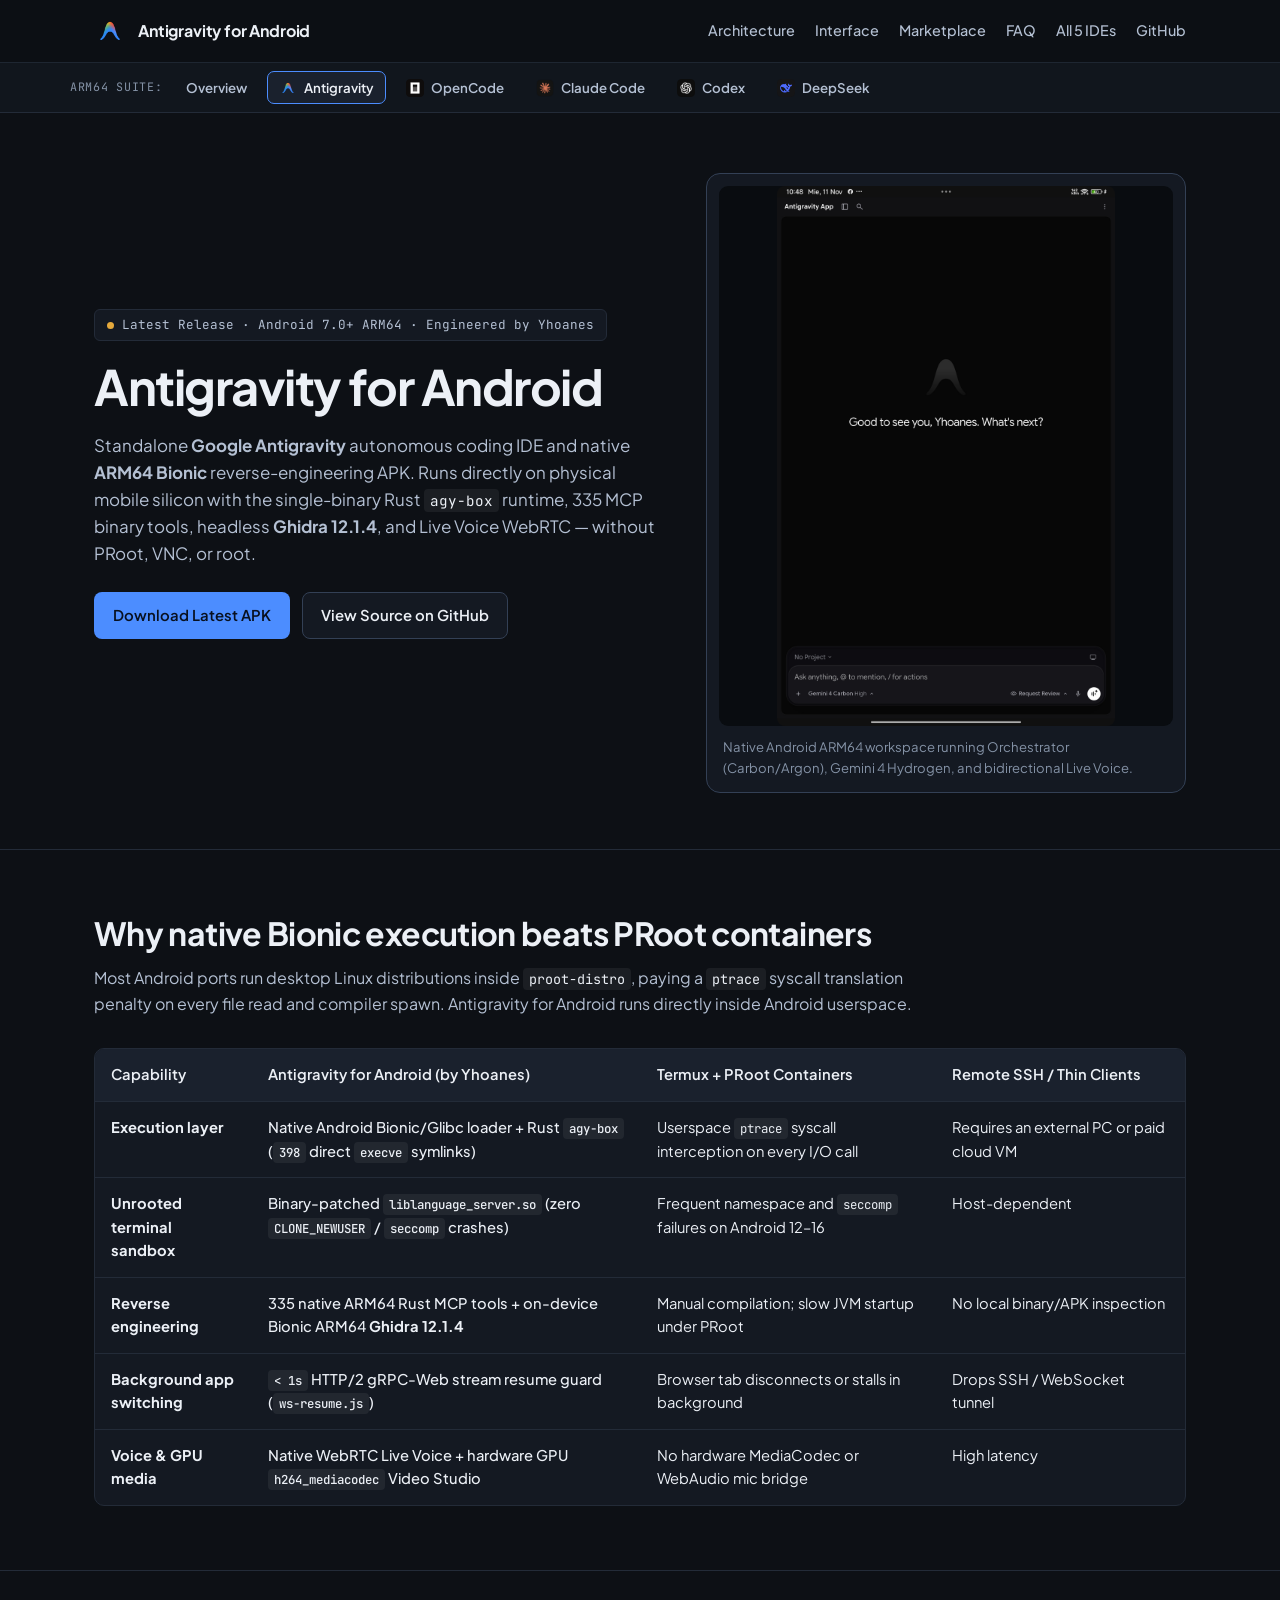
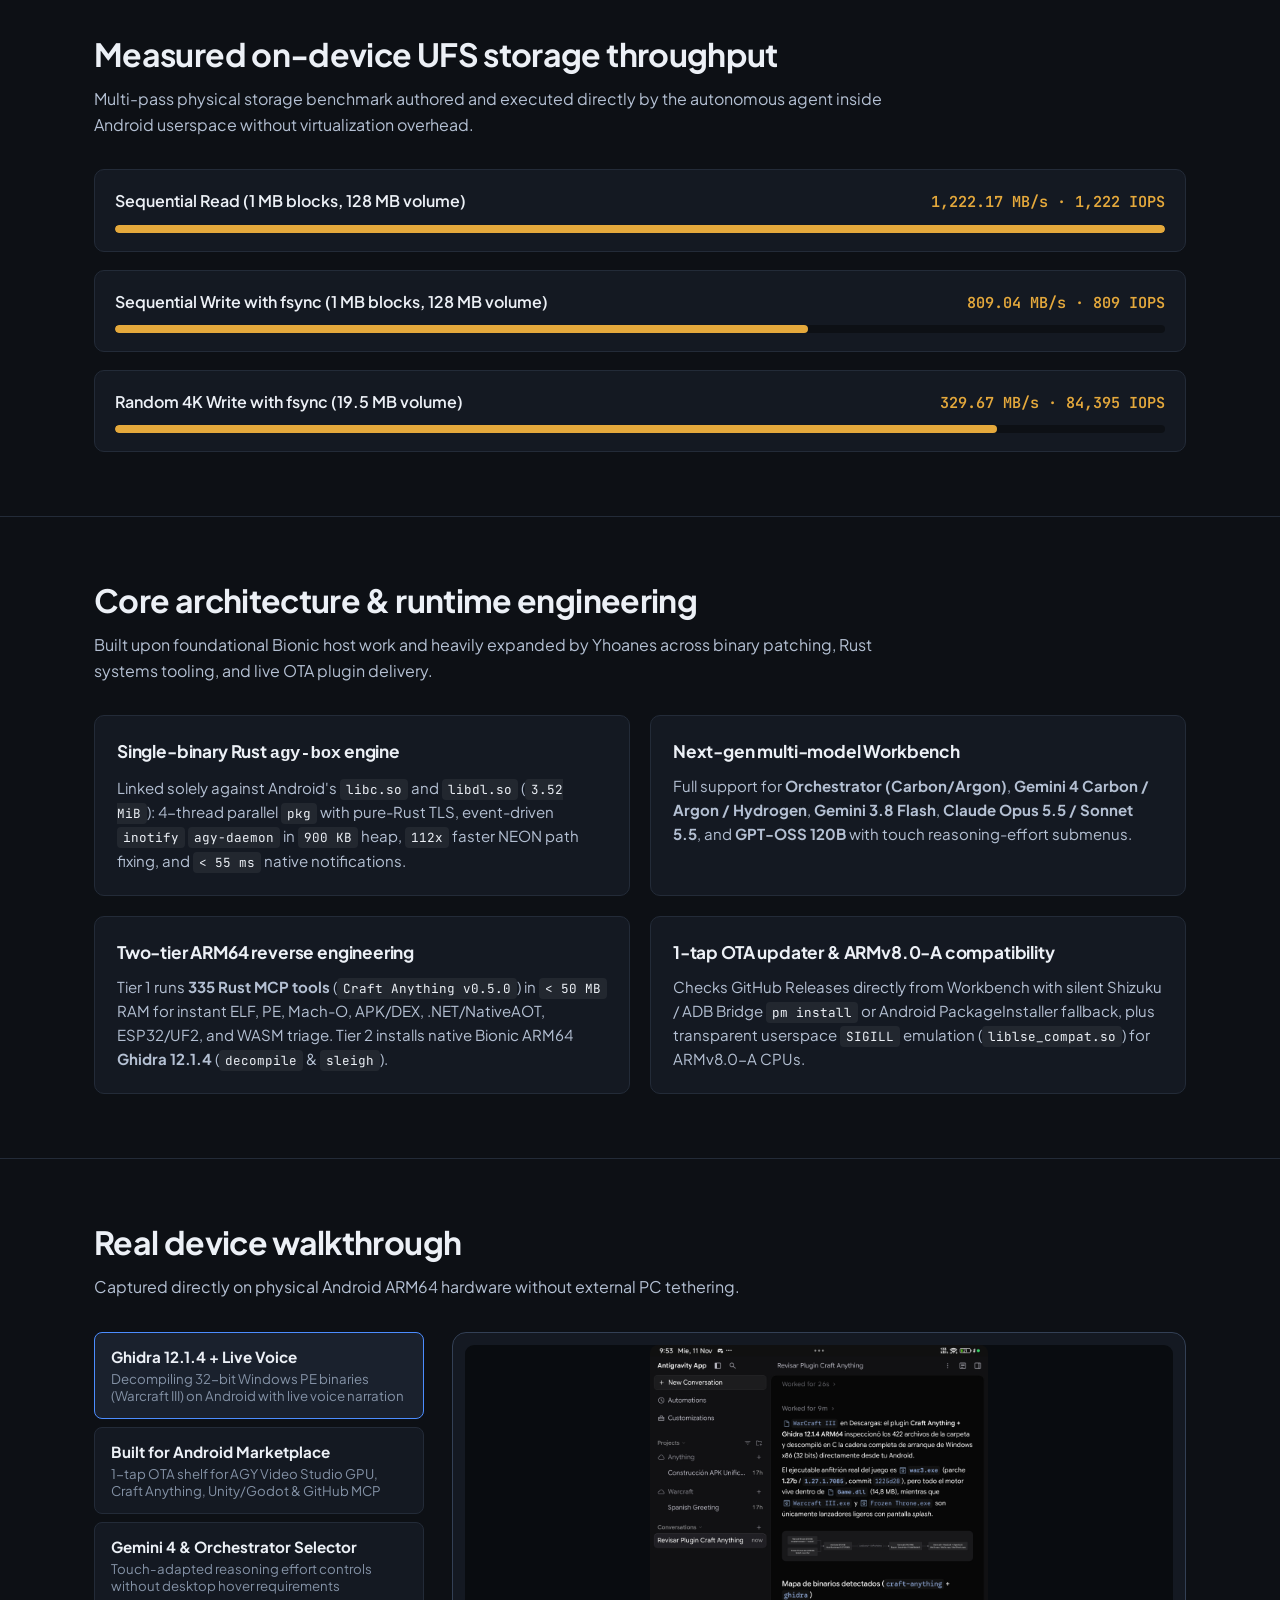
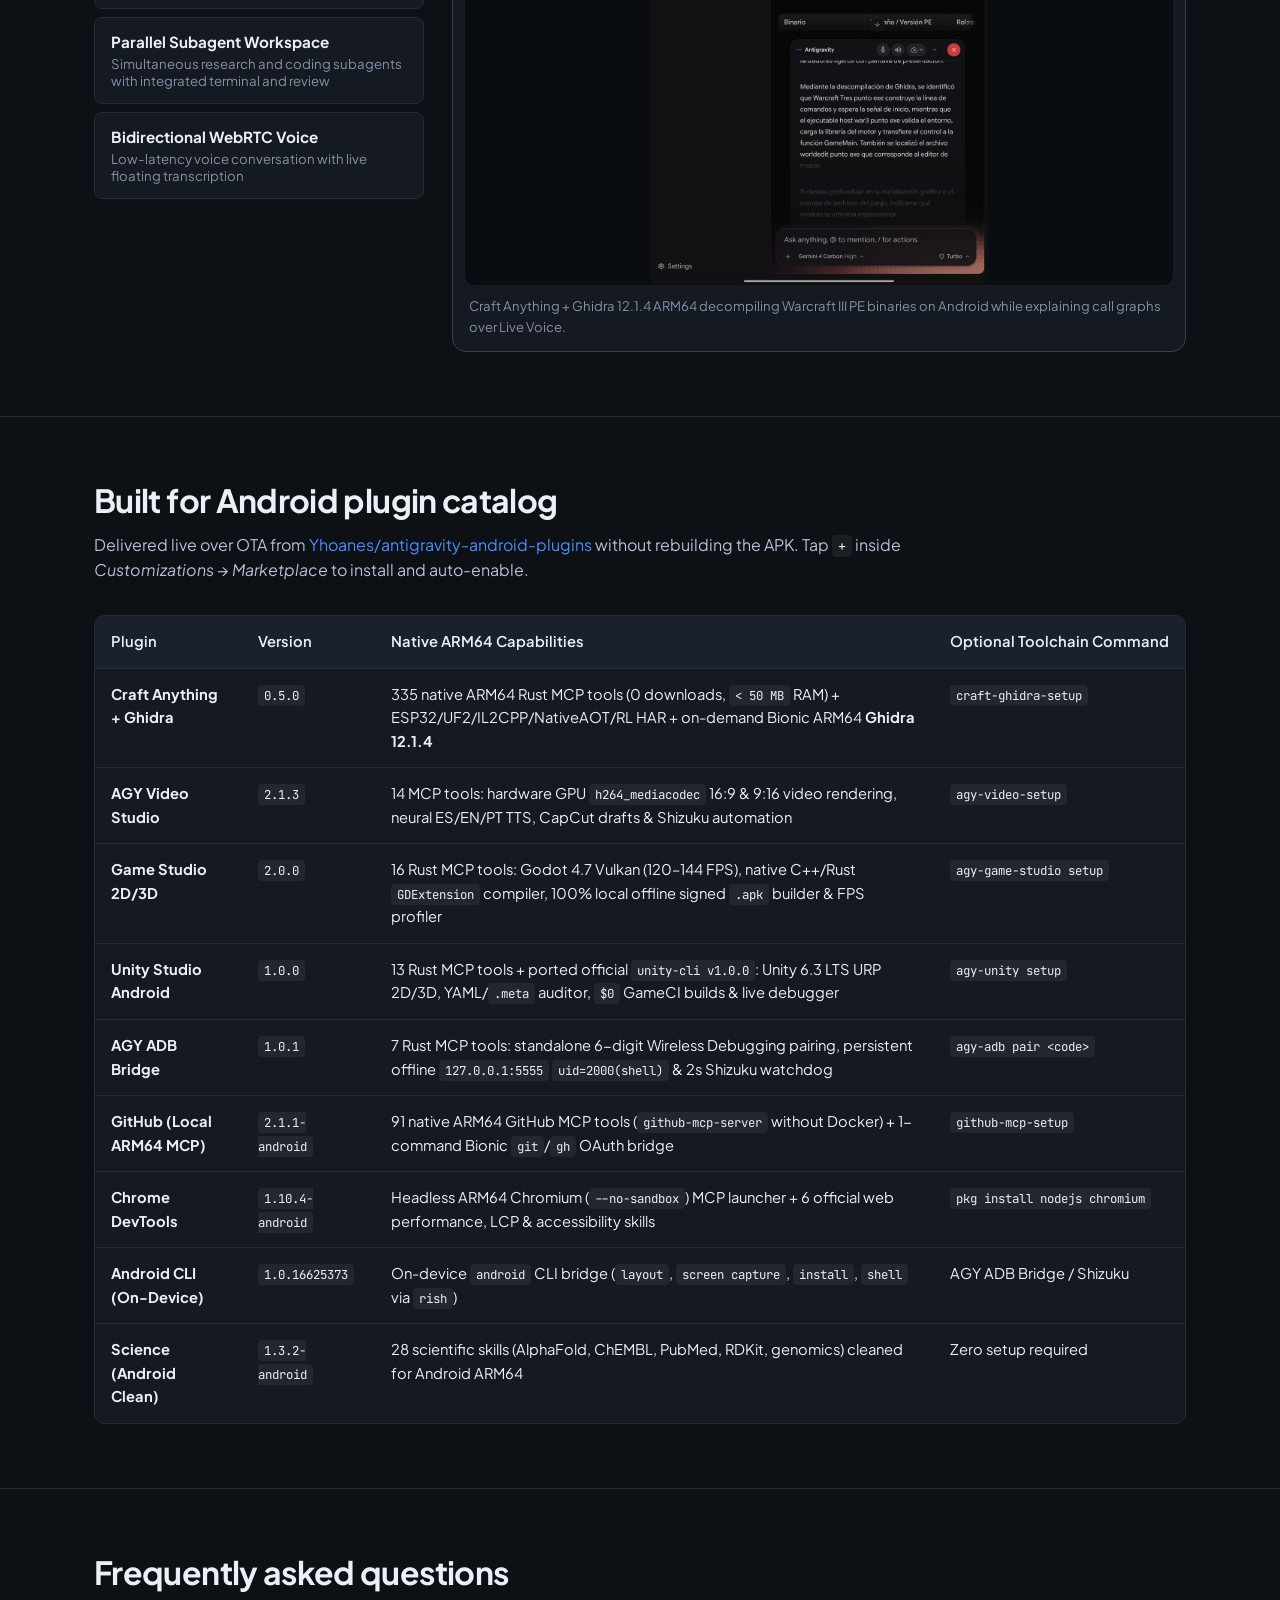
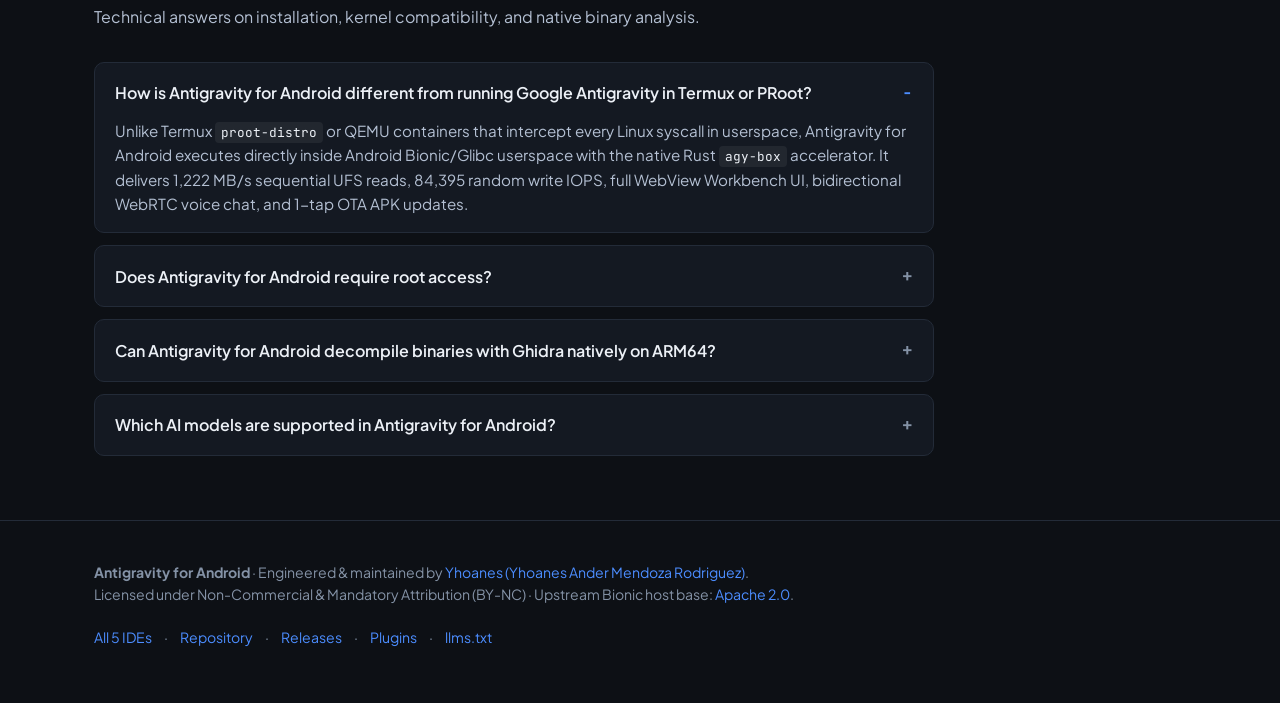
==== commit 9c9713ce: "feat: launch 5-IDE Native ARM64 Android Suite hub and dedicated pages (OpenCode, Claude Code, Codex," ====
--- a/antigravity-android/index.html
+++ b/antigravity-android/index.html
@@ -5,7 +5,7 @@
   <meta name="viewport" content="width=device-width, initial-scale=1" />
   <meta name="google-site-verification" content="DgvjRDzGBHEDhDBqfUjo9qhoZBdBrGkTyBmM5uWyEOc" />
   <title>Antigravity for Android (APK) — Native Google Antigravity IDE &amp; ARM64 Ghidra Suite by Yhoanes</title>
-  <meta name="description" content="Download Antigravity for Android by Yhoanes: standalone Google Antigravity autonomous coding IDE &amp; native ARM64 Bionic reverse-engineering APK with Rust agy-box, Ghidra 12.1.4, Live Voice WebRTC, and Smart Marketplace. No PRoot or root required." />
+  <meta name="description" content="Download Antigravity for Android by Yhoanes: standalone Google Antigravity autonomous coding IDE &amp; native ARM64 Bionic reverse-engineering APK with Rust agy-box, 335 Craft Anything MCP tools, Ghidra 12.1.4, Live Voice WebRTC, and Smart Marketplace. No PRoot or root required." />
   <meta name="author" content="Yhoanes Ander Mendoza Rodriguez (Yhoanes)" />
   <meta name="keywords" content="Antigravity for Android, Google Antigravity Android, Antigravity APK, Yhoanes, Google Antigravity IDE mobile, Antigravity Termux alternative, Ghidra Android ARM64, Bionic IDE Android, Craft Anything MCP, agy-box Rust" />
   <link rel="canonical" href="https://yhoanes.github.io/antigravity-android/" />
@@ -16,13 +16,13 @@
   <meta property="og:type" content="website" />
   <meta property="og:site_name" content="Antigravity for Android — Yhoanes" />
   <meta property="og:title" content="Antigravity for Android — Standalone Google Antigravity IDE &amp; ARM64 Ghidra APK" />
-  <meta property="og:description" content="Bare-metal Android Bionic autonomous coding IDE &amp; binary reverse-engineering suite by Yhoanes. Rust agy-box runtime, 302 MCP tools, native Ghidra 12.1.4, Live Voice &amp; GPU Video Studio." />
+  <meta property="og:description" content="Bare-metal Android Bionic autonomous coding IDE &amp; binary reverse-engineering suite by Yhoanes. Rust agy-box runtime, 335 MCP tools, native Ghidra 12.1.4, Live Voice &amp; GPU Video Studio." />
   <meta property="og:url" content="https://yhoanes.github.io/antigravity-android/" />
   <meta property="og:image" content="https://yhoanes.github.io/antigravity-android/assets/hero_home.jpg" />
 
   <meta name="twitter:card" content="summary_large_image" />
   <meta name="twitter:title" content="Antigravity for Android (by Yhoanes)" />
-  <meta name="twitter:description" content="Standalone Google Antigravity IDE &amp; native ARM64 reverse-engineering APK (Bionic, Rust agy-box, Ghidra 12.1.4, Live Voice). Zero PRoot overhead." />
+  <meta name="twitter:description" content="Standalone Google Antigravity IDE &amp; native ARM64 reverse-engineering APK (Bionic, Rust agy-box, 335 MCP tools, Ghidra 12.1.4, Live Voice). Zero PRoot overhead." />
   <meta name="twitter:image" content="https://yhoanes.github.io/antigravity-android/assets/hero_home.jpg" />
 
   <!-- Fonts -->
@@ -71,7 +71,7 @@
           "price": "0",
           "priceCurrency": "USD"
         },
-        "description": "Standalone native Android ARM64 (Bionic/Glibc) autonomous coding IDE and binary reverse-engineering environment powered by Google Antigravity, single-binary Rust agy-box engine, 302 Craft Anything MCP tools, and native Ghidra 12.1.4."
+        "description": "Standalone native Android ARM64 (Bionic/Glibc) autonomous coding IDE and binary reverse-engineering environment powered by Google Antigravity, single-binary Rust agy-box engine, 335 Craft Anything MCP tools, and native Ghidra 12.1.4."
       },
       {
         "@type": "FAQPage",
@@ -90,7 +90,7 @@
             "name": "Does Antigravity for Android require root access?",
             "acceptedAnswer": {
               "@type": "Answer",
-              "text": "No root access is required. Binary-level patches in liblanguage_server.so bypass Linux CLONE_NEWUSER and seccomp sandbox restrictions on unrooted Android 7.0+ kernels, while liblse_compat.so emulates ARMv8.1 LSE atomics on older ARMv8.0-A devices. Optional Shizuku (rish) support enables silent 1-tap APK upgrades and on-device ADB automation."
+              "text": "No root access is required. Binary-level patches in liblanguage_server.so bypass Linux CLONE_NEWUSER and seccomp sandbox restrictions on unrooted Android 7.0+ kernels, while liblse_compat.so emulates ARMv8.1 LSE atomics on older ARMv8.0-A devices. Optional AGY ADB Bridge or Shizuku (rish) support enables silent 1-tap APK upgrades and on-device ADB automation."
             }
           },
           {
@@ -98,7 +98,7 @@
             "name": "Can Antigravity for Android decompile binaries with Ghidra natively on ARM64?",
             "acceptedAnswer": {
               "@type": "Answer",
-              "text": "Yes. Installing Craft Anything + Ghidra from the Built for Android Marketplace enables 302 native ARM64 Rust MCP tools immediately with zero extra downloads, plus a 1-command installer (craft-ghidra-setup) that configures OpenJDK 21 and native Android Bionic ARM64 Ghidra 12.1.4 decompile and sleigh binaries."
+              "text": "Yes. Installing Craft Anything + Ghidra from the Built for Android Marketplace enables 335 native ARM64 Rust MCP tools immediately with zero extra downloads, plus a 1-command installer (craft-ghidra-setup) that configures OpenJDK 21 and native Android Bionic ARM64 Ghidra 12.1.4 decompile and sleigh binaries."
             }
           },
           {
@@ -128,9 +128,35 @@
         <a href="#walkthrough">Interface</a>
         <a href="#marketplace">Marketplace</a>
         <a href="#faq">FAQ</a>
-        <a href="https://yhoanes.github.io/">By Yhoanes</a>
+        <a href="https://yhoanes.github.io/">All 5 IDEs</a>
         <a href="https://github.com/Yhoanes/antigravity-android">GitHub</a>
       </nav>
+    </div>
+    <div class="suite-bar">
+      <div class="container suite-bar-inner" aria-label="Android ARM64 IDE Suite">
+        <span class="suite-label">ARM64 Suite:</span>
+        <a class="suite-pill" href="../">Overview</a>
+        <a class="suite-pill" href="../antigravity-android/" aria-current="page">
+          <img src="../antigravity-android/assets/logo.png" alt="" width="18" height="18" />
+          Antigravity
+        </a>
+        <a class="suite-pill" href="../opencode-android/">
+          <img src="../opencode-android/assets/logo.png" alt="" width="18" height="18" />
+          OpenCode
+        </a>
+        <a class="suite-pill" href="../claude-android/">
+          <img src="../claude-android/assets/logo.png" alt="" width="18" height="18" />
+          Claude Code
+        </a>
+        <a class="suite-pill" href="../codex-android/">
+          <img src="../codex-android/assets/logo.png" alt="" width="18" height="18" />
+          Codex
+        </a>
+        <a class="suite-pill" href="../deepseek-android/">
+          <img src="../deepseek-android/assets/logo.png" alt="" width="18" height="18" />
+          DeepSeek
+        </a>
+      </div>
     </div>
   </header>
 
@@ -145,7 +171,7 @@
           </div>
           <h1>Antigravity for Android</h1>
           <p class="hero-lead">
-            Standalone <strong>Google Antigravity</strong> autonomous coding IDE and native <strong>ARM64 Bionic</strong> reverse-engineering APK. Runs directly on physical mobile silicon with the single-binary Rust <code>agy-box</code> runtime, 302 MCP binary tools, headless <strong>Ghidra 12.1.4</strong>, and Live Voice WebRTC — without PRoot, VNC, or root.
+            Standalone <strong>Google Antigravity</strong> autonomous coding IDE and native <strong>ARM64 Bionic</strong> reverse-engineering APK. Runs directly on physical mobile silicon with the single-binary Rust <code>agy-box</code> runtime, 335 MCP binary tools, headless <strong>Ghidra 12.1.4</strong>, and Live Voice WebRTC — without PRoot, VNC, or root.
           </p>
           <div class="cta-row">
             <a class="btn btn-primary" id="download-apk-btn" href="https://github.com/Yhoanes/antigravity-android/releases/latest">
@@ -163,7 +189,9 @@
 
         <div>
           <div class="device-frame">
-            <img src="assets/hero_home.jpg" alt="Antigravity for Android autonomous agent workspace running natively on Android ARM64" width="960" height="600" />
+            <div class="device-screen">
+              <img src="assets/hero_home.jpg" alt="Antigravity for Android autonomous agent workspace running natively on Android ARM64" width="1800" height="2880" />
+            </div>
             <p class="device-caption">
               Native Android ARM64 workspace running Orchestrator (Carbon/Argon), Gemini 4 Hydrogen, and bidirectional Live Voice.
             </p>
@@ -205,7 +233,7 @@
               </tr>
               <tr>
                 <td><strong>Reverse engineering</strong></td>
-                <td class="highlight-col">302 native ARM64 Rust MCP tools + on-device Bionic ARM64 <strong>Ghidra 12.1.4</strong></td>
+                <td class="highlight-col">335 native ARM64 Rust MCP tools + on-device Bionic ARM64 <strong>Ghidra 12.1.4</strong></td>
                 <td>Manual compilation; slow JVM startup under PRoot</td>
                 <td>No local binary/APK inspection</td>
               </tr>
@@ -282,11 +310,11 @@
           </div>
           <div class="spec-block">
             <h3>Two-tier ARM64 reverse engineering</h3>
-            <p>Tier 1 runs <strong>302 Rust MCP tools</strong> (<code>Craft Anything</code>) in <code>&lt; 50 MB</code> RAM for instant ELF, PE, Mach-O, APK/DEX, .NET, and WASM triage. Tier 2 installs native Bionic ARM64 <strong>Ghidra 12.1.4</strong> (<code>decompile</code> &amp; <code>sleigh</code>).</p>
+            <p>Tier 1 runs <strong>335 Rust MCP tools</strong> (<code>Craft Anything v0.5.0</code>) in <code>&lt; 50 MB</code> RAM for instant ELF, PE, Mach-O, APK/DEX, .NET/NativeAOT, ESP32/UF2, and WASM triage. Tier 2 installs native Bionic ARM64 <strong>Ghidra 12.1.4</strong> (<code>decompile</code> &amp; <code>sleigh</code>).</p>
           </div>
           <div class="spec-block">
             <h3>1-tap OTA updater &amp; ARMv8.0-A compatibility</h3>
-            <p>Checks GitHub Releases directly from Workbench with silent Shizuku <code>pm install</code> or Android PackageInstaller fallback, plus transparent userspace <code>SIGILL</code> emulation (<code>liblse_compat.so</code>) for ARMv8.0-A CPUs.</p>
+            <p>Checks GitHub Releases directly from Workbench with silent Shizuku / ADB Bridge <code>pm install</code> or Android PackageInstaller fallback, plus transparent userspace <code>SIGILL</code> emulation (<code>liblse_compat.so</code>) for ARMv8.0-A CPUs.</p>
           </div>
         </div>
       </div>
@@ -308,7 +336,7 @@
             </button>
             <button class="tab-btn" role="tab" aria-selected="false" aria-controls="panel-market" id="tab-market" type="button">
               <strong>Built for Android Marketplace</strong>
-              <span>1-tap OTA shelf for AGY Video Studio GPU, Craft Anything, GitHub MCP &amp; Chromium</span>
+              <span>1-tap OTA shelf for AGY Video Studio GPU, Craft Anything, Unity/Godot &amp; GitHub MCP</span>
             </button>
             <button class="tab-btn" role="tab" aria-selected="false" aria-controls="panel-models" id="tab-models" type="button">
               <strong>Gemini 4 &amp; Orchestrator Selector</strong>
@@ -326,23 +354,33 @@
 
           <div>
             <div class="device-frame tab-panel" id="panel-re" role="tabpanel" aria-labelledby="tab-re">
-              <img src="assets/reverse_engineering_voice_demo.jpg" alt="Craft Anything and Ghidra 12.1.4 ARM64 decompiling Windows PE binaries directly on Android" loading="lazy" />
+              <div class="device-screen">
+                <img src="assets/reverse_engineering_voice_demo.jpg" alt="Craft Anything and Ghidra 12.1.4 ARM64 decompiling Windows PE binaries directly on Android" loading="lazy" />
+              </div>
               <p class="device-caption">Craft Anything + Ghidra 12.1.4 ARM64 decompiling Warcraft III PE binaries on Android while explaining call graphs over Live Voice.</p>
             </div>
             <div class="device-frame tab-panel" id="panel-market" role="tabpanel" aria-labelledby="tab-market" hidden>
-              <img src="assets/customizations_marketplace.jpg" alt="Smart Android Marketplace showing Built for Android native ARM64 plugins" loading="lazy" />
+              <div class="device-screen">
+                <img src="assets/customizations_marketplace.jpg" alt="Smart Android Marketplace showing Built for Android native ARM64 plugins" loading="lazy" />
+              </div>
               <p class="device-caption">Live Built for Android OTA shelf fused directly above Google Workspace inside Customizations &rarr; Marketplace.</p>
             </div>
             <div class="device-frame tab-panel" id="panel-models" role="tabpanel" aria-labelledby="tab-models" hidden>
-              <img src="assets/model_selector.jpg" alt="Model selector with Gemini 4 Carbon, Argon, Hydrogen, and Claude 5.5 on Android" loading="lazy" />
+              <div class="device-screen">
+                <img src="assets/model_selector.jpg" alt="Model selector with Gemini 4 Carbon, Argon, Hydrogen, and Claude 5.5 on Android" loading="lazy" />
+              </div>
               <p class="device-caption">Touch-patched model and reasoning-effort selector supporting Gemini 4 Carbon/Argon/Hydrogen, Orchestrator, and Claude 5.5.</p>
             </div>
             <div class="device-frame tab-panel" id="panel-agents" role="tabpanel" aria-labelledby="tab-agents" hidden>
-              <img src="assets/workspace_subagents.jpg" alt="Parallel subagent orchestration in Antigravity for Android" loading="lazy" />
+              <div class="device-screen">
+                <img src="assets/workspace_subagents.jpg" alt="Parallel subagent orchestration in Antigravity for Android" loading="lazy" />
+              </div>
               <p class="device-caption">Multi-agent orchestration spawning parallel research and implementation subagents on mobile.</p>
             </div>
             <div class="device-frame tab-panel" id="panel-voice" role="tabpanel" aria-labelledby="tab-voice" hidden>
-              <img src="assets/voice_chat_live.jpg" alt="Real-time WebRTC voice mode in Antigravity for Android" loading="lazy" />
+              <div class="device-screen">
+                <img src="assets/voice_chat_live.jpg" alt="Real-time WebRTC voice mode in Antigravity for Android" loading="lazy" />
+              </div>
               <p class="device-caption">Native WebRTC/WebAudio microphone pipeline with live floating transcript overlay.</p>
             </div>
           </div>
@@ -370,22 +408,34 @@
             </thead>
             <tbody>
               <tr>
+                <td><strong>Craft Anything + Ghidra</strong></td>
+                <td><code>0.5.0</code></td>
+                <td>335 native ARM64 Rust MCP tools (0 downloads, <code>&lt; 50 MB</code> RAM) + ESP32/UF2/IL2CPP/NativeAOT/RL HAR + on-demand Bionic ARM64 <strong>Ghidra 12.1.4</strong></td>
+                <td><code>craft-ghidra-setup</code></td>
+              </tr>
+              <tr>
                 <td><strong>AGY Video Studio</strong></td>
                 <td><code>2.1.3</code></td>
                 <td>14 MCP tools: hardware GPU <code>h264_mediacodec</code> 16:9 &amp; 9:16 video rendering, neural ES/EN/PT TTS, CapCut drafts &amp; Shizuku automation</td>
                 <td><code>agy-video-setup</code></td>
               </tr>
               <tr>
-                <td><strong>Craft Anything + Ghidra</strong></td>
-                <td><code>0.4.0-r8</code></td>
-                <td>302 native ARM64 Rust MCP tools (0 downloads) + on-demand Bionic ARM64 <strong>Ghidra 12.1.4</strong> (<code>decompile</code> &amp; <code>sleigh</code>)</td>
-                <td><code>craft-ghidra-setup</code></td>
-              </tr>
-              <tr>
                 <td><strong>Game Studio 2D/3D</strong></td>
-                <td><code>1.1.0</code></td>
-                <td>12 Rust MCP tools: Godot 4 Vulkan Mobile (60–120 FPS) scaffolding, Sprite Atlas + Sobel normal maps, <code>.glb</code> LOD optimizer &amp; Shizuku FPS profiler</td>
-                <td><code>game-studio-setup</code></td>
+                <td><code>2.0.0</code></td>
+                <td>16 Rust MCP tools: Godot 4.7 Vulkan (120–144 FPS), native C++/Rust <code>GDExtension</code> compiler, 100% local offline signed <code>.apk</code> builder &amp; FPS profiler</td>
+                <td><code>agy-game-studio setup</code></td>
+              </tr>
+              <tr>
+                <td><strong>Unity Studio Android</strong></td>
+                <td><code>1.0.0</code></td>
+                <td>13 Rust MCP tools + ported official <code>unity-cli v1.0.0</code>: Unity 6.3 LTS URP 2D/3D, YAML/<code>.meta</code> auditor, <code>$0</code> GameCI builds &amp; live debugger</td>
+                <td><code>agy-unity setup</code></td>
+              </tr>
+              <tr>
+                <td><strong>AGY ADB Bridge</strong></td>
+                <td><code>1.0.1</code></td>
+                <td>7 Rust MCP tools: standalone 6-digit Wireless Debugging pairing, persistent offline <code>127.0.0.1:5555</code> <code>uid=2000(shell)</code> &amp; 2s Shizuku watchdog</td>
+                <td><code>agy-adb pair &lt;code&gt;</code></td>
               </tr>
               <tr>
                 <td><strong>GitHub (Local ARM64 MCP)</strong></td>
@@ -402,8 +452,8 @@
               <tr>
                 <td><strong>Android CLI (On-Device)</strong></td>
                 <td><code>1.0.16625373</code></td>
-                <td>On-device <code>android</code> CLI bridge (<code>layout</code>, <code>screen capture</code>, <code>install</code>, <code>shell</code> via Shizuku <code>rish</code>)</td>
-                <td>Start Shizuku app</td>
+                <td>On-device <code>android</code> CLI bridge (<code>layout</code>, <code>screen capture</code>, <code>install</code>, <code>shell</code> via <code>rish</code>)</td>
+                <td>AGY ADB Bridge / Shizuku</td>
               </tr>
               <tr>
                 <td><strong>Science (Android Clean)</strong></td>
@@ -433,12 +483,12 @@
 
           <details class="faq-item">
             <summary>Does Antigravity for Android require root access?</summary>
-            <p>No root access is required. Binary-level patches in <code>liblanguage_server.so</code> bypass Linux <code>CLONE_NEWUSER</code> and <code>seccomp</code> sandbox restrictions on unrooted Android 7.0+ kernels, while <code>liblse_compat.so</code> emulates ARMv8.1 LSE atomics on older ARMv8.0-A devices. Optional Shizuku (<code>rish</code>) support enables silent 1-tap APK upgrades and on-device ADB automation.</p>
+            <p>No root access is required. Binary-level patches in <code>liblanguage_server.so</code> bypass Linux <code>CLONE_NEWUSER</code> and <code>seccomp</code> sandbox restrictions on unrooted Android 7.0+ kernels, while <code>liblse_compat.so</code> emulates ARMv8.1 LSE atomics on older ARMv8.0-A devices. Optional <strong>AGY ADB Bridge</strong> or Shizuku (<code>rish</code>) support enables silent 1-tap APK upgrades and on-device ADB automation.</p>
           </details>
 
           <details class="faq-item">
             <summary>Can Antigravity for Android decompile binaries with Ghidra natively on ARM64?</summary>
-            <p>Yes. Installing <strong>Craft Anything + Ghidra</strong> from the <em>Built for Android</em> Marketplace enables 302 native ARM64 Rust MCP tools immediately with zero extra downloads, plus a 1-command installer (<code>craft-ghidra-setup</code>) that configures OpenJDK 21 and native Android Bionic ARM64 Ghidra 12.1.4 <code>decompile</code> and <code>sleigh</code> binaries.</p>
+            <p>Yes. Installing <strong>Craft Anything + Ghidra</strong> from the <em>Built for Android</em> Marketplace enables 335 native ARM64 Rust MCP tools immediately with zero extra downloads, plus a 1-command installer (<code>craft-ghidra-setup</code>) that configures OpenJDK 21 and native Android Bionic ARM64 Ghidra 12.1.4 <code>decompile</code> and <code>sleigh</code> binaries.</p>
           </details>
 
           <details class="faq-item">
@@ -456,7 +506,8 @@
         <strong>Antigravity for Android</strong> &middot; Engineered &amp; maintained by <a href="https://github.com/Yhoanes">Yhoanes (Yhoanes Ander Mendoza Rodriguez)</a>.<br />
         Licensed under Non-Commercial &amp; Mandatory Attribution (BY-NC) &middot; Upstream Bionic host base: <a href="https://github.com/werdio325-png/antigravity-android">Apache 2.0</a>.
       </div>
-      <div>
+      <div class="footer-links">
+        <a href="../">All 5 IDEs</a> &middot;
         <a href="https://github.com/Yhoanes/antigravity-android">Repository</a> &middot;
         <a href="https://github.com/Yhoanes/antigravity-android/releases">Releases</a> &middot;
         <a href="https://github.com/Yhoanes/antigravity-android-plugins">Plugins</a> &middot;
--- a/styles.css
+++ b/styles.css
@@ -10,9 +10,13 @@
   --accent-cobalt: #4c8dff;
   --accent-cobalt-hover: #6ba1ff;
   --accent-amber: #e5a93c;
+  --accent-emerald: #34d399;
+  --accent-claude: #e07a5f;
+  --accent-codex: #2dd4bf;
+  --accent-deepseek: #6ea8fe;
   --font-sans: 'Plus Jakarta Sans', -apple-system, BlinkMacSystemFont, 'Segoe UI', Roboto, sans-serif;
   --font-mono: 'JetBrains Mono', ui-monospace, SFMono-Regular, Menlo, Consolas, monospace;
-  --max-w: 1120px;
+  --max-w: 1140px;
 }
 
 *, *::before, *::after {
@@ -70,9 +74,10 @@
 .site-header {
   position: sticky;
   top: 0;
-  z-index: 40;
-  background: rgba(13, 16, 21, 0.88);
-  backdrop-filter: blur(12px);
+  z-index: 50;
+  background: rgba(13, 16, 21, 0.9);
+  backdrop-filter: blur(14px);
+  -webkit-backdrop-filter: blur(14px);
   border-bottom: 1px solid var(--border-subtle);
 }
 
@@ -80,7 +85,7 @@
   display: flex;
   align-items: center;
   justify-content: space-between;
-  min-height: 64px;
+  min-height: 62px;
   gap: 16px;
 }
 
@@ -103,29 +108,95 @@
   width: 32px;
   height: 32px;
   border-radius: 8px;
+  object-fit: cover;
 }
 
 .nav-links {
   display: flex;
   align-items: center;
-  gap: 22px;
+  gap: 20px;
   flex-wrap: wrap;
 }
 
 .nav-links a {
   color: var(--text-secondary);
-  font-size: 0.92rem;
+  font-size: 0.9rem;
   font-weight: 500;
 }
 
 .nav-links a:hover {
   color: var(--text-primary);
   text-decoration: none;
+}
+
+/* Ecosystem Suite Switcher Bar */
+.suite-bar {
+  border-top: 1px solid rgba(35, 43, 56, 0.75);
+  background: rgba(20, 25, 34, 0.72);
+}
+
+.suite-bar-inner {
+  display: flex;
+  align-items: center;
+  gap: 8px;
+  padding: 8px 0;
+  overflow-x: auto;
+  scrollbar-width: none;
+}
+
+.suite-bar-inner::-webkit-scrollbar {
+  display: none;
+}
+
+.suite-label {
+  font-family: var(--font-mono);
+  font-size: 0.73rem;
+  text-transform: uppercase;
+  letter-spacing: 0.06em;
+  color: var(--text-muted);
+  margin-right: 4px;
+  white-space: nowrap;
+  flex-shrink: 0;
+}
+
+.suite-pill {
+  display: inline-flex;
+  align-items: center;
+  gap: 7px;
+  padding: 5px 11px;
+  border-radius: 7px;
+  border: 1px solid transparent;
+  color: var(--text-secondary);
+  font-size: 0.83rem;
+  font-weight: 600;
+  white-space: nowrap;
+  flex-shrink: 0;
+  transition: background-color 0.15s ease, border-color 0.15s ease, color 0.15s ease;
+}
+
+.suite-pill:hover {
+  background: var(--bg-elevated);
+  border-color: var(--border-subtle);
+  color: var(--text-primary);
+  text-decoration: none;
+}
+
+.suite-pill[aria-current="page"] {
+  background: var(--bg-elevated);
+  border-color: var(--accent-cobalt);
+  color: var(--text-primary);
+}
+
+.suite-pill img {
+  width: 18px;
+  height: 18px;
+  border-radius: 4px;
+  object-fit: cover;
 }
 
 /* Hero Split */
 .hero {
-  padding: 64px 0 56px;
+  padding: 60px 0 56px;
   border-bottom: 1px solid var(--border-subtle);
 }
 
@@ -145,9 +216,9 @@
   border: 1px solid var(--border-subtle);
   border-radius: 6px;
   font-family: var(--font-mono);
-  font-size: 0.8rem;
-  color: var(--text-secondary);
-  margin-bottom: 20px;
+  font-size: 0.79rem;
+  color: var(--text-secondary);
+  margin-bottom: 18px;
 }
 
 .version-dot {
@@ -155,10 +226,11 @@
   height: 7px;
   border-radius: 50%;
   background: var(--accent-amber);
+  flex-shrink: 0;
 }
 
 h1 {
-  font-size: clamp(2.15rem, 4vw, 3.1rem);
+  font-size: clamp(2.1rem, 3.9vw, 3.05rem);
   line-height: 1.12;
   letter-spacing: -0.03em;
   margin: 0 0 18px;
@@ -166,17 +238,47 @@
 }
 
 .hero-lead {
-  font-size: 1.08rem;
+  font-size: 1.06rem;
   color: var(--text-secondary);
   max-width: 62ch;
-  margin: 0 0 28px;
+  margin: 0 0 24px;
+}
+
+/* Quick Stats Strip */
+.stats-strip {
+  display: grid;
+  grid-template-columns: repeat(4, minmax(0, 1fr));
+  gap: 12px;
+  margin: 26px 0 0;
+}
+
+.stat-chip {
+  background: var(--bg-surface);
+  border: 1px solid var(--border-subtle);
+  border-radius: 9px;
+  padding: 11px 13px;
+}
+
+.stat-chip strong {
+  display: block;
+  font-family: var(--font-mono);
+  font-size: 1.02rem;
+  color: var(--text-primary);
+  line-height: 1.25;
+}
+
+.stat-chip span {
+  display: block;
+  font-size: 0.76rem;
+  color: var(--text-muted);
+  margin-top: 2px;
 }
 
 .cta-row {
   display: flex;
   flex-wrap: wrap;
   gap: 12px;
-  margin-bottom: 20px;
+  margin-bottom: 18px;
 }
 
 .btn {
@@ -184,17 +286,24 @@
   align-items: center;
   justify-content: center;
   gap: 8px;
-  padding: 12px 20px;
+  padding: 11px 18px;
   border-radius: 8px;
   font-weight: 600;
-  font-size: 0.95rem;
+  font-size: 0.93rem;
   border: 1px solid transparent;
   cursor: pointer;
   text-decoration: none;
+  transition: background-color 0.15s ease, border-color 0.15s ease;
 }
 
 .btn:hover {
   text-decoration: none;
+}
+
+.btn-sm {
+  padding: 8px 13px;
+  font-size: 0.84rem;
+  border-radius: 7px;
 }
 
 .btn-primary {
@@ -218,6 +327,18 @@
   color: var(--text-primary);
 }
 
+.btn-ghost {
+  background: transparent;
+  color: var(--text-secondary);
+  border-color: var(--border-subtle);
+}
+
+.btn-ghost:hover {
+  background: var(--bg-elevated);
+  color: var(--text-primary);
+  border-color: var(--border-strong);
+}
+
 .checksum-box {
   background: var(--bg-surface);
   border: 1px solid var(--border-subtle);
@@ -230,9 +351,13 @@
   max-width: 540px;
 }
 
+.checksum-box[hidden] {
+  display: none;
+}
+
 .checksum-box code {
   font-family: var(--font-mono);
-  font-size: 0.76rem;
+  font-size: 0.75rem;
   color: var(--text-muted);
   overflow-x: auto;
   white-space: nowrap;
@@ -256,17 +381,64 @@
   border-color: var(--border-strong);
 }
 
+/* Device Frames & Interactive Preview Switcher */
+.hero-preview-tabs {
+  display: flex;
+  gap: 6px;
+  flex-wrap: wrap;
+  margin-bottom: 10px;
+}
+
+.preview-pill {
+  display: inline-flex;
+  align-items: center;
+  gap: 6px;
+  background: var(--bg-surface);
+  border: 1px solid var(--border-subtle);
+  border-radius: 7px;
+  padding: 6px 10px;
+  color: var(--text-secondary);
+  font-family: var(--font-sans);
+  font-size: 0.79rem;
+  font-weight: 600;
+  cursor: pointer;
+}
+
+.preview-pill img {
+  width: 16px;
+  height: 16px;
+  border-radius: 4px;
+}
+
+.preview-pill[aria-selected="true"] {
+  background: var(--bg-elevated);
+  border-color: var(--accent-cobalt);
+  color: var(--text-primary);
+}
+
 .device-frame {
   background: var(--bg-surface);
   border: 1px solid var(--border-strong);
   border-radius: 14px;
-  padding: 10px;
+  padding: 12px;
+}
+
+.device-screen {
+  background: #090c10;
+  border-radius: 9px;
+  overflow: hidden;
+  display: flex;
+  justify-content: center;
+  align-items: center;
 }
 
 .device-frame img {
   display: block;
-  width: 100%;
+  max-width: 100%;
+  width: auto;
+  max-height: 540px;
   height: auto;
+  margin: 0 auto;
   border-radius: 8px;
 }
 
@@ -291,9 +463,174 @@
 
 .section-intro {
   color: var(--text-secondary);
-  max-width: 68ch;
+  max-width: 70ch;
   margin: 0 0 32px;
   font-size: 1rem;
+}
+
+/* 5-IDE Flagship Suite Bento Grid */
+.ide-suite-grid {
+  display: grid;
+  grid-template-columns: repeat(2, minmax(0, 1fr));
+  gap: 22px;
+}
+
+.ide-card {
+  --ide-accent: var(--accent-cobalt);
+  background: var(--bg-surface);
+  border: 1px solid var(--border-subtle);
+  border-top: 2px solid var(--ide-accent);
+  border-radius: 12px;
+  padding: 24px;
+  display: flex;
+  flex-direction: column;
+  justify-content: space-between;
+  gap: 18px;
+  transition: border-color 0.16s ease, transform 0.16s ease;
+}
+
+.ide-card:hover {
+  border-color: var(--border-strong);
+  border-top-color: var(--ide-accent);
+}
+
+.ide-card--featured {
+  grid-column: 1 / -1;
+  display: grid;
+  grid-template-columns: 1.15fr 0.85fr;
+  gap: 28px;
+  align-items: center;
+}
+
+.ide-card--opencode { --ide-accent: #38bdf8; }
+.ide-card--claude { --ide-accent: #e07a5f; }
+.ide-card--codex { --ide-accent: #2dd4bf; }
+.ide-card--deepseek { --ide-accent: #6ea8fe; }
+
+.ide-card-head {
+  display: flex;
+  align-items: flex-start;
+  justify-content: space-between;
+  gap: 14px;
+  margin-bottom: 12px;
+}
+
+.ide-identity {
+  display: flex;
+  align-items: center;
+  gap: 14px;
+}
+
+.ide-identity img {
+  width: 48px;
+  height: 48px;
+  border-radius: 11px;
+  border: 1px solid var(--border-subtle);
+  flex-shrink: 0;
+  object-fit: cover;
+}
+
+.ide-identity h3 {
+  margin: 0;
+  font-size: 1.22rem;
+  letter-spacing: -0.015em;
+  line-height: 1.22;
+}
+
+.ide-identity h3 a {
+  color: var(--text-primary);
+}
+
+.ide-identity h3 a:hover {
+  color: var(--accent-cobalt-hover);
+  text-decoration: none;
+}
+
+.ide-submeta {
+  display: block;
+  font-family: var(--font-mono);
+  font-size: 0.76rem;
+  color: var(--text-muted);
+  margin-top: 3px;
+}
+
+.release-tag {
+  display: inline-flex;
+  align-items: center;
+  gap: 6px;
+  padding: 4px 9px;
+  border-radius: 6px;
+  background: var(--bg-elevated);
+  border: 1px solid var(--border-subtle);
+  font-family: var(--font-mono);
+  font-size: 0.74rem;
+  font-weight: 600;
+  color: var(--accent-amber);
+  white-space: nowrap;
+  flex-shrink: 0;
+}
+
+.ide-desc {
+  margin: 0 0 14px;
+  color: var(--text-secondary);
+  font-size: 0.94rem;
+}
+
+.tag-row {
+  display: flex;
+  flex-wrap: wrap;
+  gap: 7px;
+  margin-bottom: 18px;
+}
+
+.tech-tag {
+  font-family: var(--font-mono);
+  font-size: 0.74rem;
+  color: var(--text-secondary);
+  background: rgba(255, 255, 255, 0.045);
+  border: 1px solid var(--border-subtle);
+  padding: 3px 8px;
+  border-radius: 5px;
+}
+
+.ide-shot-link {
+  display: block;
+  background: #0a0d12;
+  border: 1px solid var(--border-subtle);
+  border-radius: 9px;
+  overflow: hidden;
+  max-height: 290px;
+}
+
+.ide-card--featured .ide-shot-link {
+  max-height: 380px;
+}
+
+.ide-shot-link img {
+  display: block;
+  width: 100%;
+  height: 290px;
+  object-fit: cover;
+  object-position: top center;
+  transition: transform 0.25s ease;
+}
+
+.ide-card--featured .ide-shot-link img {
+  height: 380px;
+  object-fit: contain;
+  object-position: center;
+  padding: 8px;
+}
+
+.ide-shot-link:hover img {
+  transform: scale(1.015);
+}
+
+.ide-actions {
+  display: flex;
+  flex-wrap: wrap;
+  gap: 9px;
+  align-items: center;
 }
 
 /* Data & Comparison Tables */
@@ -308,11 +645,11 @@
   width: 100%;
   border-collapse: collapse;
   text-align: left;
-  font-size: 0.93rem;
+  font-size: 0.92rem;
 }
 
 th, td {
-  padding: 14px 18px;
+  padding: 14px 16px;
   border-bottom: 1px solid var(--border-subtle);
   vertical-align: top;
 }
@@ -321,6 +658,7 @@
   background: var(--bg-elevated);
   color: var(--text-primary);
   font-weight: 600;
+  white-space: nowrap;
 }
 
 tr:last-child td {
@@ -391,7 +729,7 @@
 /* Interactive Walkthrough Tabs */
 .walkthrough-layout {
   display: grid;
-  grid-template-columns: 320px 1fr;
+  grid-template-columns: 330px 1fr;
   gap: 28px;
   align-items: start;
 }
@@ -461,11 +799,25 @@
   font-size: 0.94rem;
 }
 
+/* Code Snippet Block */
+.code-block {
+  background: #0a0d12;
+  border: 1px solid var(--border-subtle);
+  border-radius: 10px;
+  padding: 16px 18px;
+  overflow-x: auto;
+  font-family: var(--font-mono);
+  font-size: 0.84rem;
+  line-height: 1.65;
+  color: var(--text-secondary);
+  margin: 16px 0 0;
+}
+
 /* FAQ Disclosures */
 .faq-list {
   display: grid;
   gap: 12px;
-  max-width: 820px;
+  max-width: 840px;
 }
 
 details.faq-item {
@@ -506,7 +858,7 @@
   margin: 12px 0 0;
   color: var(--text-secondary);
   font-size: 0.95rem;
-  max-width: 72ch;
+  max-width: 74ch;
 }
 
 /* Footer */
@@ -523,13 +875,25 @@
   flex-wrap: wrap;
 }
 
-@media (max-width: 880px) {
+.footer-links {
+  display: flex;
+  flex-wrap: wrap;
+  gap: 12px;
+  align-items: center;
+}
+
+@media (max-width: 920px) {
   .hero-grid,
   .walkthrough-layout,
-  .spec-grid {
+  .spec-grid,
+  .ide-suite-grid,
+  .ide-card--featured {
     grid-template-columns: 1fr;
   }
+  .stats-strip {
+    grid-template-columns: repeat(2, minmax(0, 1fr));
+  }
   .hero {
-    padding: 40px 0;
+    padding: 38px 0;
   }
 }
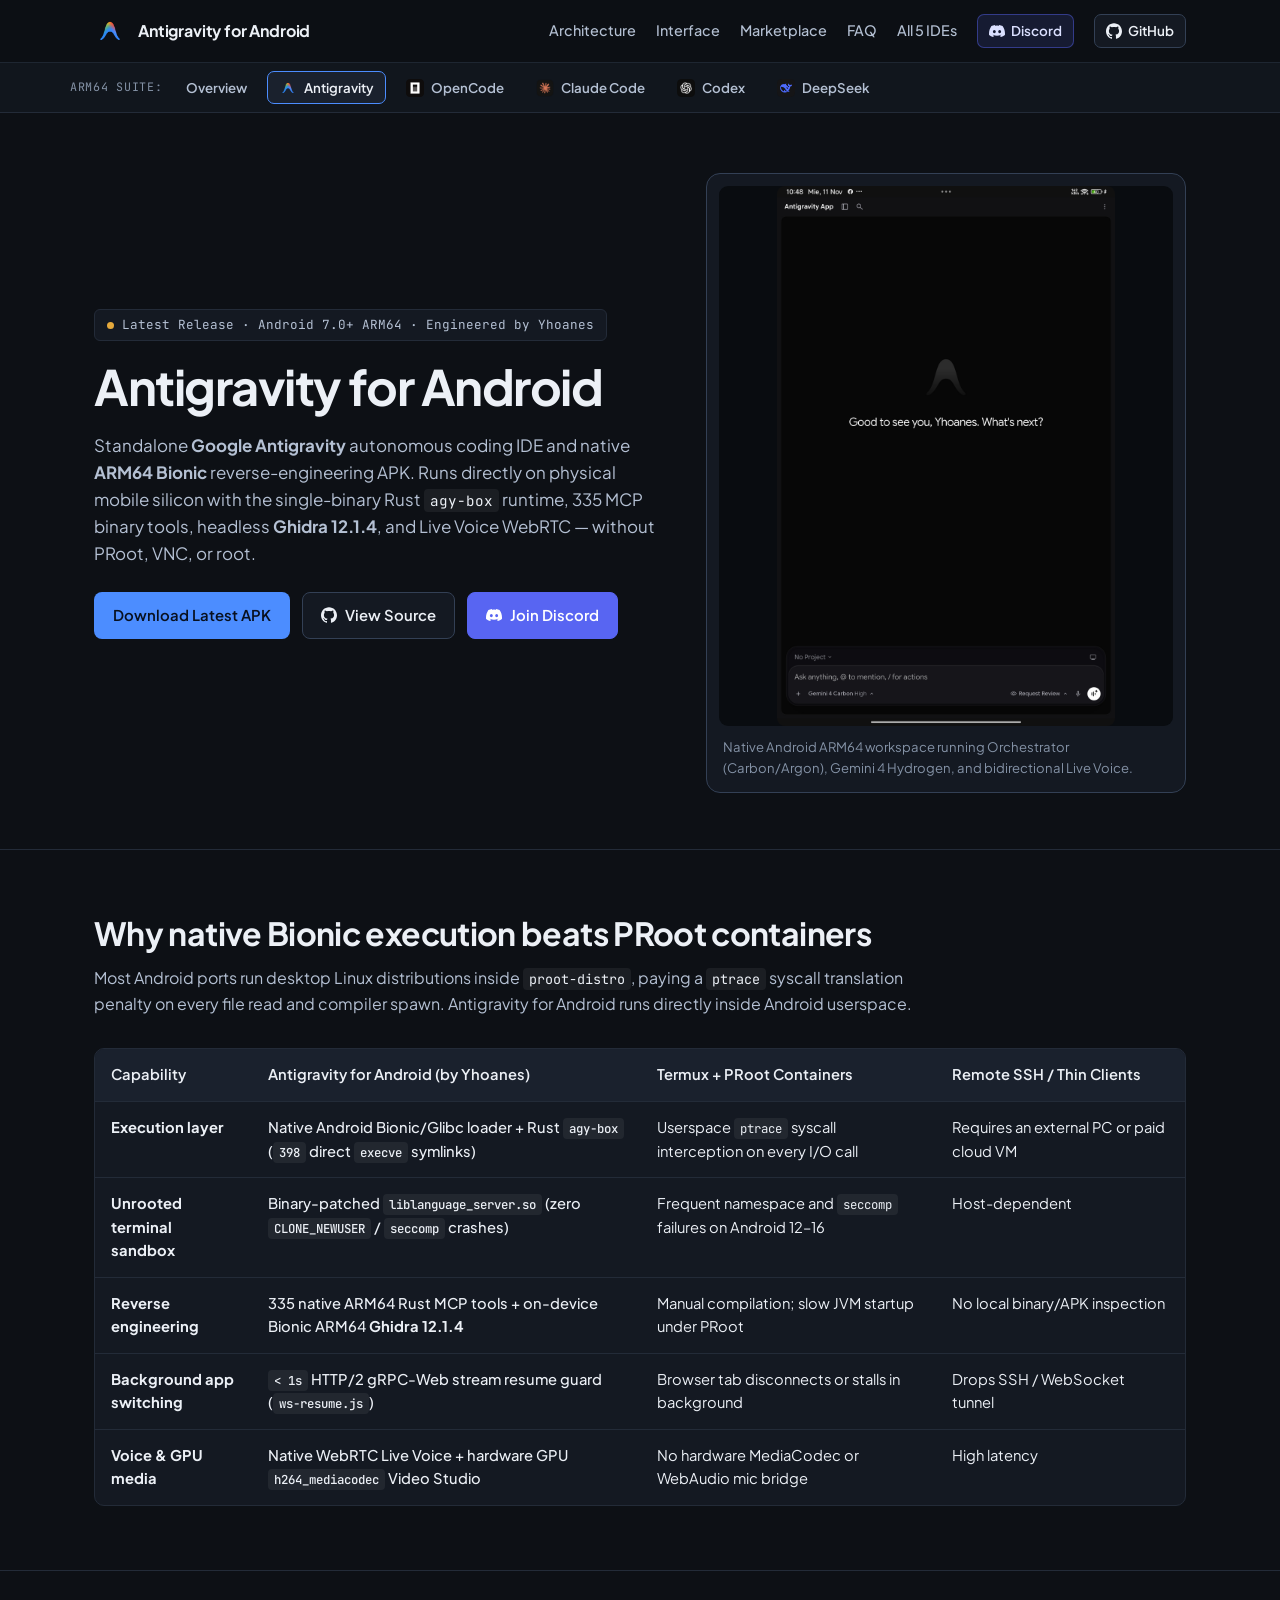
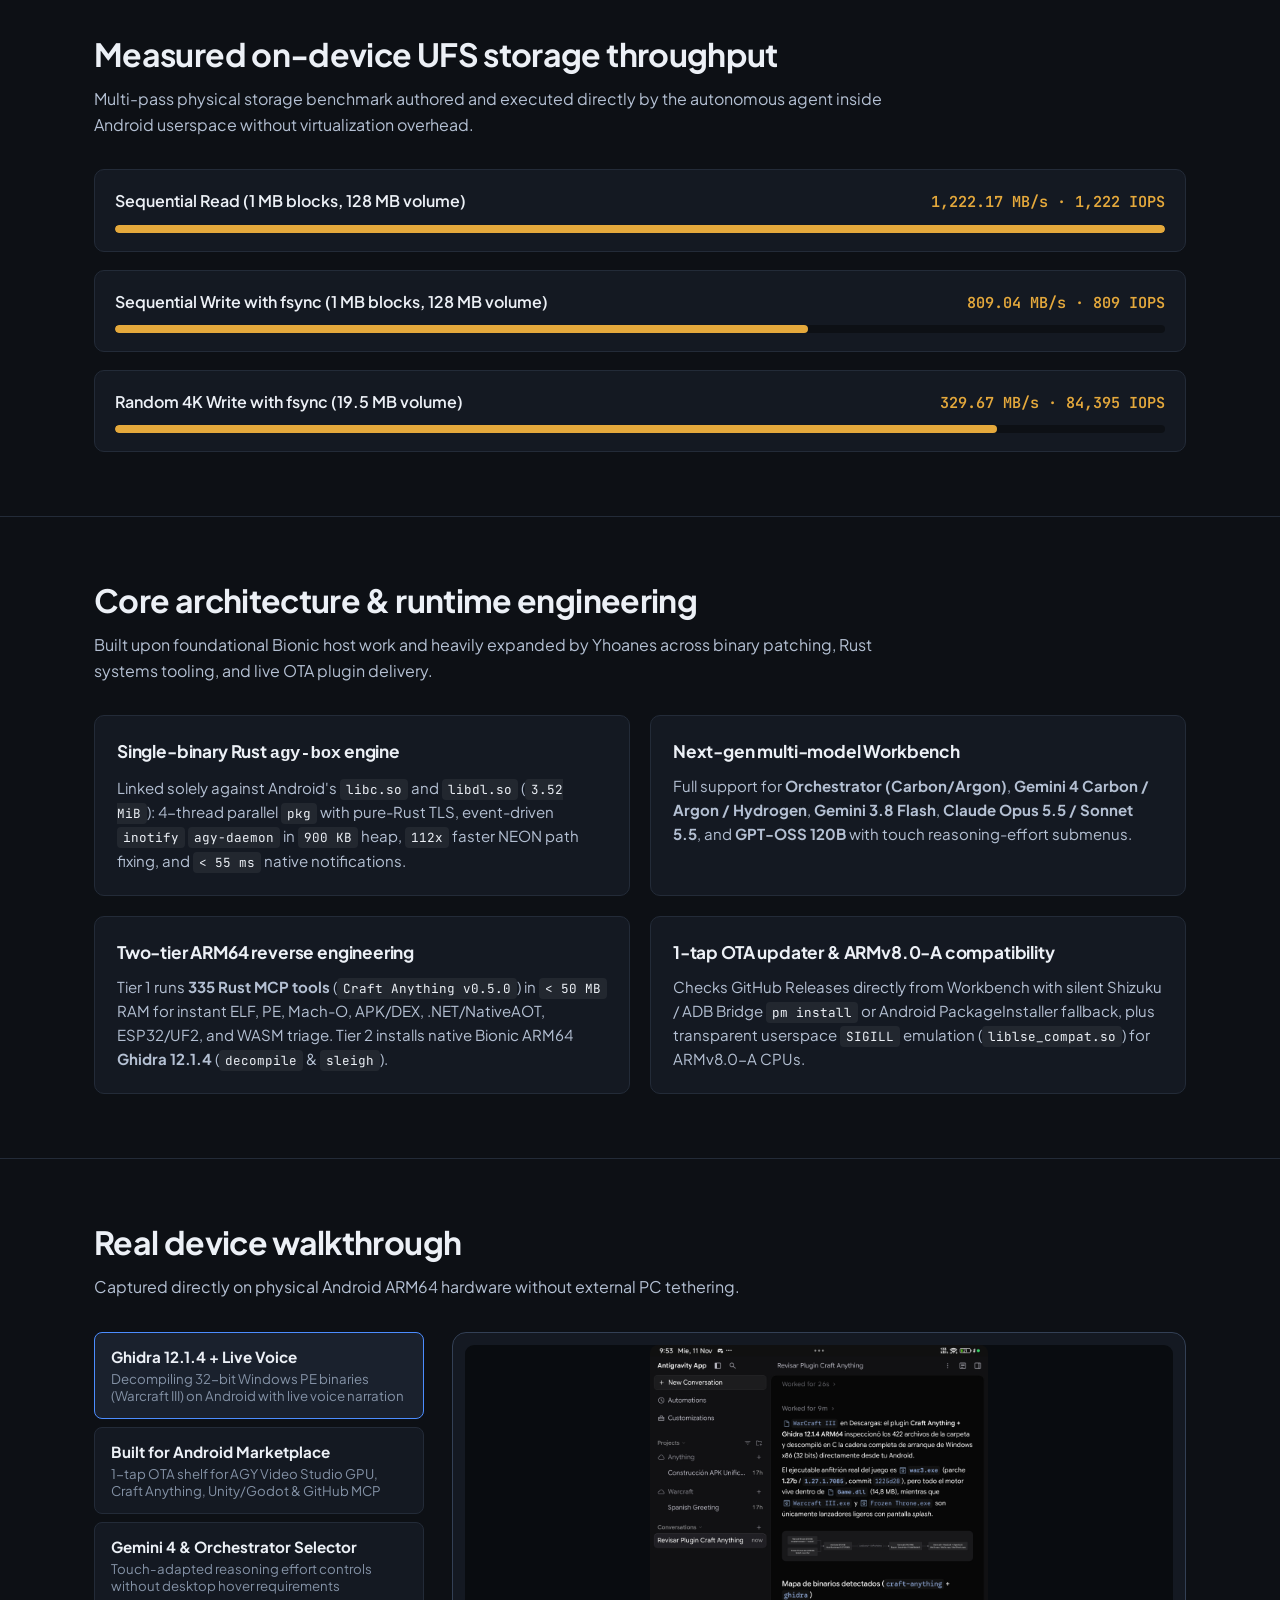
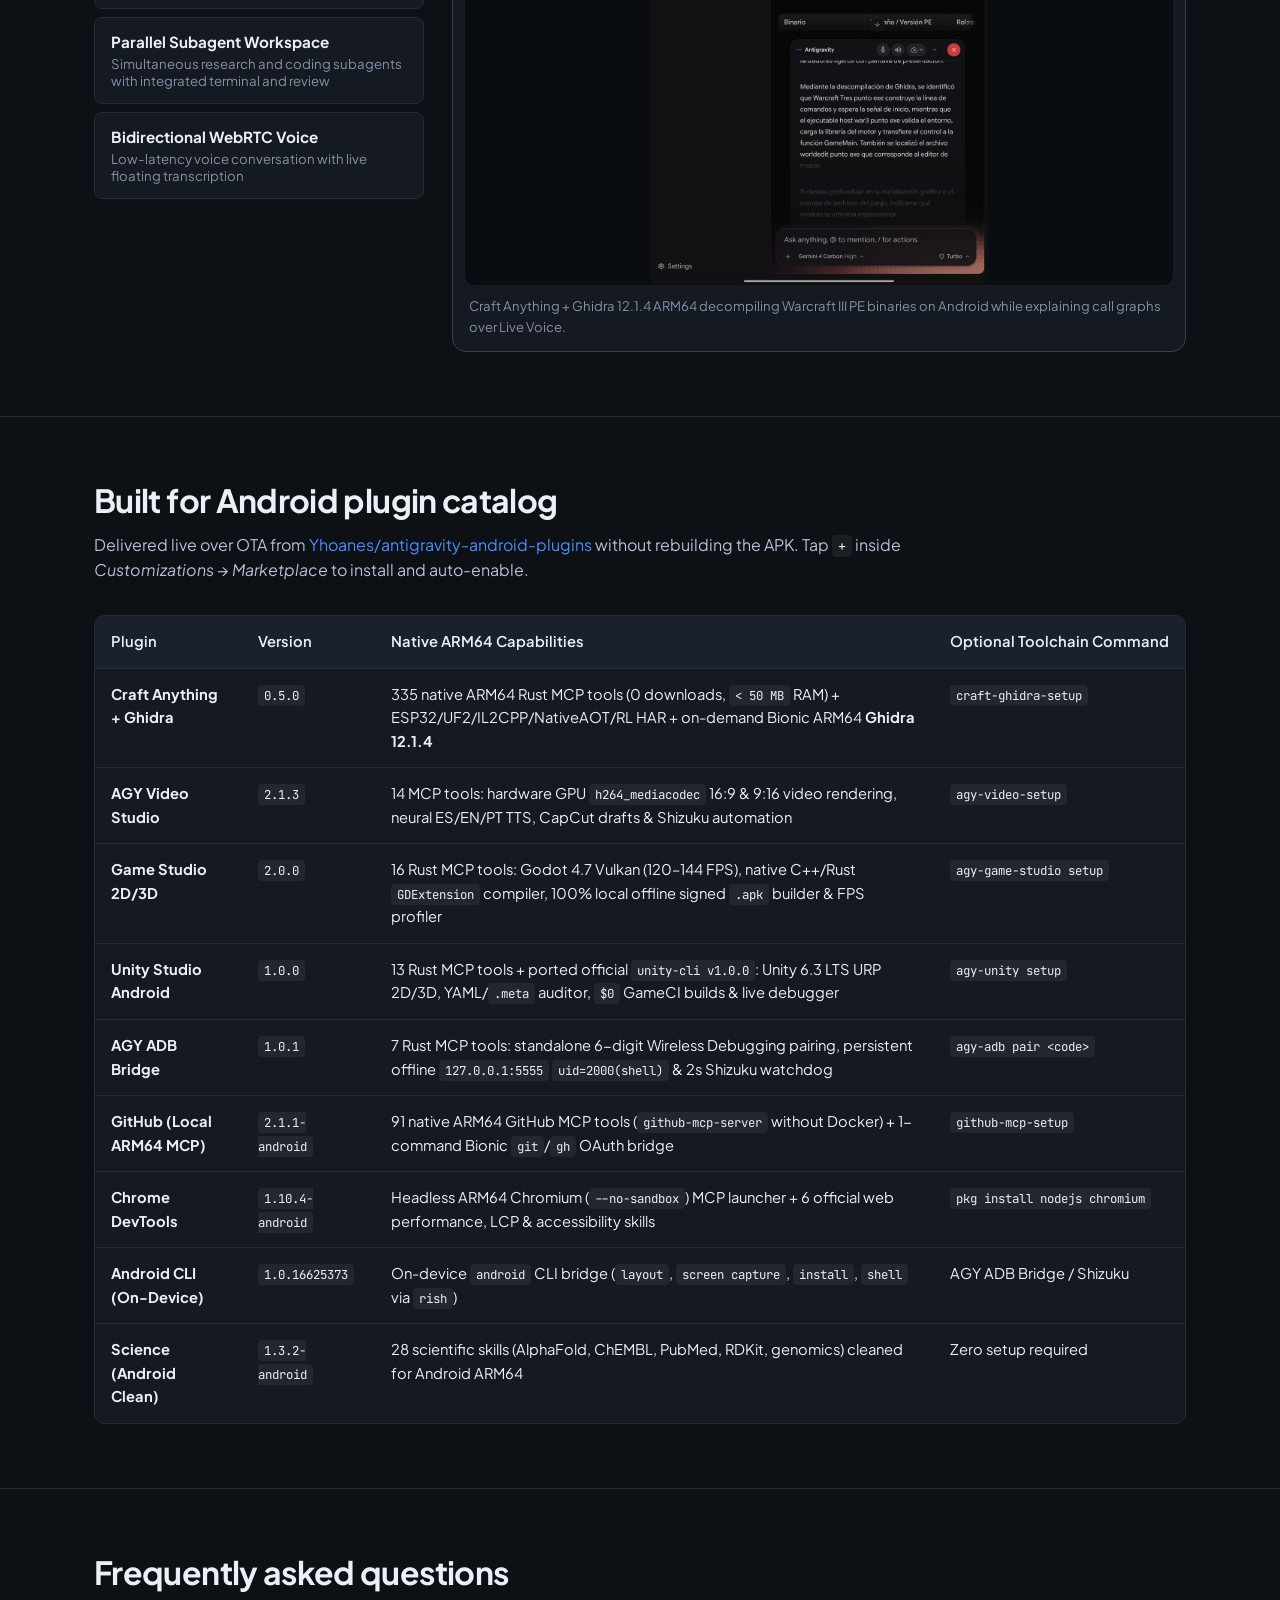
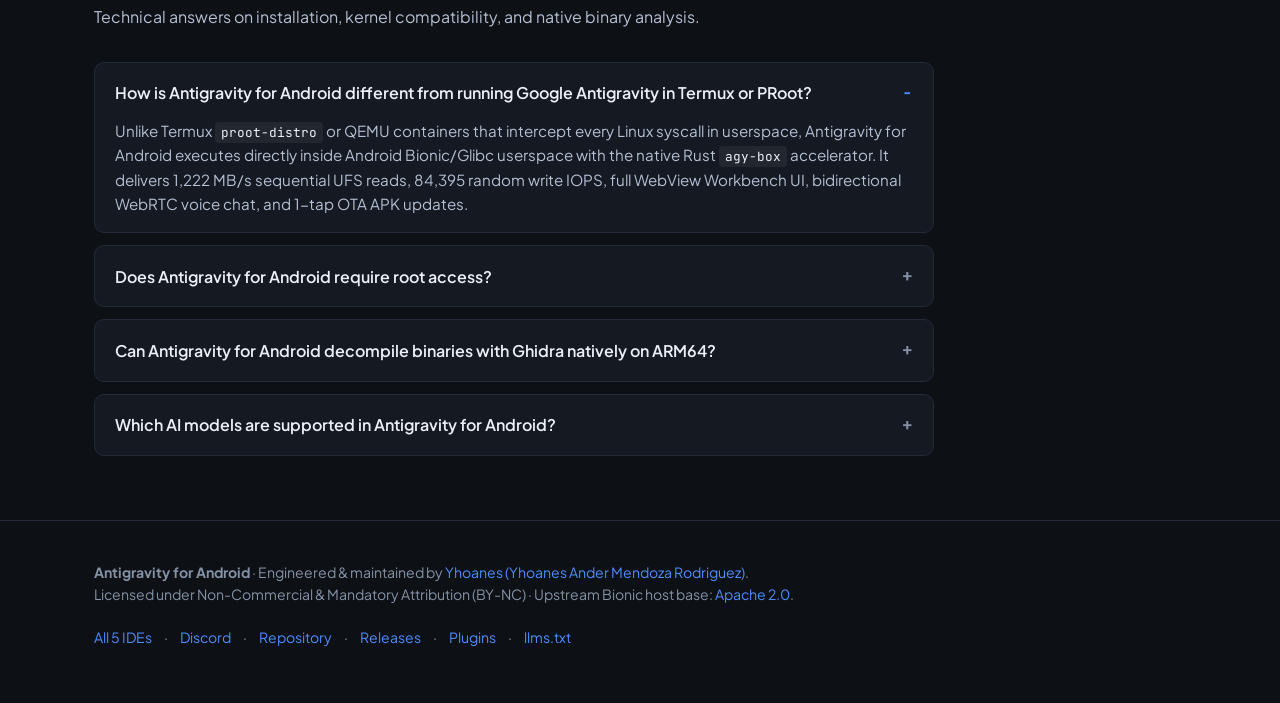
==== commit d33bd8cc: "feat: add official Yhoanes ARM64 & AI Lab Discord community and GitHub social links across all pages" ====
--- a/antigravity-android/index.html
+++ b/antigravity-android/index.html
@@ -42,9 +42,7 @@
         "name": "Yhoanes Ander Mendoza Rodriguez",
         "alternateName": "Yhoanes",
         "url": "https://yhoanes.github.io/",
-        "sameAs": [
-          "https://github.com/Yhoanes"
-        ],
+        "sameAs": ["https://github.com/Yhoanes", "https://discord.gg/BuMGkGCtBv"],
         "jobTitle": "Software & AI Systems Engineer"
       },
       {
@@ -129,7 +127,8 @@
         <a href="#marketplace">Marketplace</a>
         <a href="#faq">FAQ</a>
         <a href="https://yhoanes.github.io/">All 5 IDEs</a>
-        <a href="https://github.com/Yhoanes/antigravity-android">GitHub</a>
+        <a class="nav-social-pill nav-social-pill--discord" href="https://discord.gg/BuMGkGCtBv" target="_blank" rel="noopener"><svg class="icon-svg" viewBox="0 0 24 24" aria-hidden="true"><path d="M20.317 4.37a19.791 19.791 0 0 0-4.885-1.515.074.074 0 0 0-.079.037c-.21.375-.444.864-.608 1.25a18.27 18.27 0 0 0-5.487 0 12.64 12.64 0 0 0-.617-1.25.077.077 0 0 0-.079-.037A19.736 19.736 0 0 0 3.677 4.37a.07.07 0 0 0-.032.027C.533 9.046-.32 13.58.099 18.057a.082.082 0 0 0 .031.057 19.9 19.9 0 0 0 5.993 3.03.078.078 0 0 0 .084-.028c.462-.63.874-1.295 1.226-1.994a.076.076 0 0 0-.041-.106 13.107 13.107 0 0 1-1.872-.892.077.077 0 0 1-.008-.128 10.2 10.2 0 0 0 .372-.292.074.074 0 0 1 .077-.01c3.928 1.793 8.18 1.793 12.062 0a.074.074 0 0 1 .078.01c.12.098.246.198.373.292a.077.077 0 0 1-.006.127 12.299 12.299 0 0 1-1.873.892.077.077 0 0 0-.041.107c.36.698.772 1.362 1.225 1.993a.076.076 0 0 0 .084.028 19.839 19.839 0 0 0 6.002-3.03.077.077 0 0 0 .032-.054c.5-5.177-.838-9.674-3.549-13.66a.061.061 0 0 0-.031-.03zM8.02 15.33c-1.183 0-2.157-1.085-2.157-2.419 0-1.333.956-2.419 2.157-2.419 1.21 0 2.176 1.096 2.157 2.42 0 1.333-.956 2.418-2.157 2.418zm7.975 0c-1.183 0-2.157-1.085-2.157-2.419 0-1.333.955-2.419 2.157-2.419 1.21 0 2.176 1.096 2.157 2.42 0 1.333-.946 2.418-2.157 2.418z"/></svg> Discord</a>
+        <a class="nav-social-pill" href="https://github.com/Yhoanes/antigravity-android" target="_blank" rel="noopener"><svg class="icon-svg" viewBox="0 0 24 24" aria-hidden="true"><path d="M12 .297c-6.63 0-12 5.373-12 12 0 5.303 3.438 9.8 8.205 11.385.6.113.82-.258.82-.577 0-.285-.01-1.04-.015-2.04-3.338.724-4.042-1.61-4.042-1.61C4.422 18.07 3.633 17.7 3.633 17.7c-1.087-.744.084-.729.084-.729 1.205.084 1.838 1.236 1.838 1.236 1.07 1.835 2.809 1.305 3.495.998.108-.776.417-1.305.76-1.605-2.665-.3-5.466-1.332-5.466-5.93 0-1.31.465-2.38 1.235-3.22-.135-.303-.54-1.523.105-3.176 0 0 1.005-.322 3.3 1.23.96-.267 1.98-.399 3-.405 1.02.006 2.04.138 3 .405 2.28-1.552 3.285-1.23 3.285-1.23.645 1.653.24 2.873.12 3.176.765.84 1.23 1.91 1.23 3.22 0 4.61-2.805 5.625-5.475 5.92.42.36.81 1.096.81 2.22 0 1.606-.015 2.896-.015 3.286 0 .315.21.69.825.57C20.565 22.092 24 17.592 24 12.297c0-6.627-5.373-12-12-12"/></svg> GitHub</a>
       </nav>
     </div>
     <div class="suite-bar">
@@ -178,7 +177,10 @@
               Download Latest APK
             </a>
             <a class="btn btn-secondary" href="https://github.com/Yhoanes/antigravity-android">
-              View Source on GitHub
+              <svg class="icon-svg" viewBox="0 0 24 24" aria-hidden="true"><path d="M12 .297c-6.63 0-12 5.373-12 12 0 5.303 3.438 9.8 8.205 11.385.6.113.82-.258.82-.577 0-.285-.01-1.04-.015-2.04-3.338.724-4.042-1.61-4.042-1.61C4.422 18.07 3.633 17.7 3.633 17.7c-1.087-.744.084-.729.084-.729 1.205.084 1.838 1.236 1.838 1.236 1.07 1.835 2.809 1.305 3.495.998.108-.776.417-1.305.76-1.605-2.665-.3-5.466-1.332-5.466-5.93 0-1.31.465-2.38 1.235-3.22-.135-.303-.54-1.523.105-3.176 0 0 1.005-.322 3.3 1.23.96-.267 1.98-.399 3-.405 1.02.006 2.04.138 3 .405 2.28-1.552 3.285-1.23 3.285-1.23.645 1.653.24 2.873.12 3.176.765.84 1.23 1.91 1.23 3.22 0 4.61-2.805 5.625-5.475 5.92.42.36.81 1.096.81 2.22 0 1.606-.015 2.896-.015 3.286 0 .315.21.69.825.57C20.565 22.092 24 17.592 24 12.297c0-6.627-5.373-12-12-12"/></svg> View Source
+            </a>
+            <a class="btn btn-discord" href="https://discord.gg/BuMGkGCtBv" target="_blank" rel="noopener">
+              <svg class="icon-svg" viewBox="0 0 24 24" aria-hidden="true"><path d="M20.317 4.37a19.791 19.791 0 0 0-4.885-1.515.074.074 0 0 0-.079.037c-.21.375-.444.864-.608 1.25a18.27 18.27 0 0 0-5.487 0 12.64 12.64 0 0 0-.617-1.25.077.077 0 0 0-.079-.037A19.736 19.736 0 0 0 3.677 4.37a.07.07 0 0 0-.032.027C.533 9.046-.32 13.58.099 18.057a.082.082 0 0 0 .031.057 19.9 19.9 0 0 0 5.993 3.03.078.078 0 0 0 .084-.028c.462-.63.874-1.295 1.226-1.994a.076.076 0 0 0-.041-.106 13.107 13.107 0 0 1-1.872-.892.077.077 0 0 1-.008-.128 10.2 10.2 0 0 0 .372-.292.074.074 0 0 1 .077-.01c3.928 1.793 8.18 1.793 12.062 0a.074.074 0 0 1 .078.01c.12.098.246.198.373.292a.077.077 0 0 1-.006.127 12.299 12.299 0 0 1-1.873.892.077.077 0 0 0-.041.107c.36.698.772 1.362 1.225 1.993a.076.076 0 0 0 .084.028 19.839 19.839 0 0 0 6.002-3.03.077.077 0 0 0 .032-.054c.5-5.177-.838-9.674-3.549-13.66a.061.061 0 0 0-.031-.03zM8.02 15.33c-1.183 0-2.157-1.085-2.157-2.419 0-1.333.956-2.419 2.157-2.419 1.21 0 2.176 1.096 2.157 2.42 0 1.333-.956 2.418-2.157 2.418zm7.975 0c-1.183 0-2.157-1.085-2.157-2.419 0-1.333.955-2.419 2.157-2.419 1.21 0 2.176 1.096 2.157 2.42 0 1.333-.946 2.418-2.157 2.418z"/></svg> Join Discord
             </a>
           </div>
           <div class="checksum-box" id="checksum-box" hidden aria-label="APK SHA-256 checksum">
@@ -508,6 +510,7 @@
       </div>
       <div class="footer-links">
         <a href="../">All 5 IDEs</a> &middot;
+        <a href="https://discord.gg/BuMGkGCtBv" target="_blank" rel="noopener">Discord</a> &middot;
         <a href="https://github.com/Yhoanes/antigravity-android">Repository</a> &middot;
         <a href="https://github.com/Yhoanes/antigravity-android/releases">Releases</a> &middot;
         <a href="https://github.com/Yhoanes/antigravity-android-plugins">Plugins</a> &middot;
--- a/styles.css
+++ b/styles.css
@@ -861,6 +861,129 @@
   max-width: 74ch;
 }
 
+/* Social & Discord Community Elements */
+.btn-discord {
+  background: #5865f2;
+  color: #ffffff;
+  border-color: #5865f2;
+}
+
+.btn-discord:hover {
+  background: #6d78f9;
+  border-color: #6d78f9;
+  color: #ffffff;
+}
+
+.nav-social-pill {
+  display: inline-flex;
+  align-items: center;
+  gap: 6px;
+  padding: 5px 11px;
+  border-radius: 7px;
+  background: var(--bg-surface);
+  border: 1px solid var(--border-strong);
+  color: var(--text-primary) !important;
+  font-size: 0.84rem !important;
+  font-weight: 600 !important;
+  transition: background-color 0.15s ease, border-color 0.15s ease;
+}
+
+.nav-social-pill:hover {
+  background: var(--bg-elevated);
+  border-color: var(--accent-cobalt);
+  text-decoration: none;
+}
+
+.nav-social-pill--discord {
+  background: rgba(88, 101, 242, 0.14);
+  border-color: rgba(88, 101, 242, 0.45);
+  color: #dbe0ff !important;
+}
+
+.nav-social-pill--discord:hover {
+  background: rgba(88, 101, 242, 0.26);
+  border-color: #5865f2;
+  color: #ffffff !important;
+}
+
+.icon-svg {
+  width: 16px;
+  height: 16px;
+  fill: currentColor;
+  flex-shrink: 0;
+}
+
+.community-card {
+  background: linear-gradient(145deg, rgba(26, 33, 45, 0.96), rgba(20, 25, 34, 0.98));
+  border: 1px solid rgba(88, 101, 242, 0.42);
+  border-radius: 14px;
+  padding: 32px;
+  display: grid;
+  grid-template-columns: 1.2fr 0.8fr;
+  gap: 32px;
+  align-items: center;
+}
+
+.community-badge {
+  display: inline-flex;
+  align-items: center;
+  gap: 8px;
+  padding: 5px 12px;
+  border-radius: 6px;
+  background: rgba(88, 101, 242, 0.15);
+  border: 1px solid rgba(88, 101, 242, 0.4);
+  color: #c7d0ff;
+  font-family: var(--font-mono);
+  font-size: 0.78rem;
+  font-weight: 600;
+  margin-bottom: 14px;
+}
+
+.community-card h2 {
+  margin: 0 0 12px;
+}
+
+.community-card p {
+  margin: 0 0 22px;
+  color: var(--text-secondary);
+  max-width: 62ch;
+}
+
+.channel-preview-box {
+  background: #0b0e14;
+  border: 1px solid var(--border-subtle);
+  border-radius: 11px;
+  padding: 16px 18px;
+  font-family: var(--font-mono);
+  font-size: 0.8rem;
+  display: grid;
+  gap: 8px;
+}
+
+.channel-preview-cat {
+  font-size: 0.7rem;
+  letter-spacing: 0.06em;
+  text-transform: uppercase;
+  color: var(--text-muted);
+  margin-top: 4px;
+}
+
+.channel-preview-row {
+  display: flex;
+  align-items: center;
+  justify-content: space-between;
+  gap: 10px;
+  padding: 5px 9px;
+  border-radius: 6px;
+  background: rgba(255, 255, 255, 0.03);
+  color: var(--text-secondary);
+}
+
+.channel-preview-row span:last-child {
+  font-size: 0.71rem;
+  color: var(--accent-amber);
+}
+
 /* Footer */
 .site-footer {
   padding: 40px 0 56px;
@@ -887,7 +1010,8 @@
   .walkthrough-layout,
   .spec-grid,
   .ide-suite-grid,
-  .ide-card--featured {
+  .ide-card--featured,
+  .community-card {
     grid-template-columns: 1fr;
   }
   .stats-strip {
